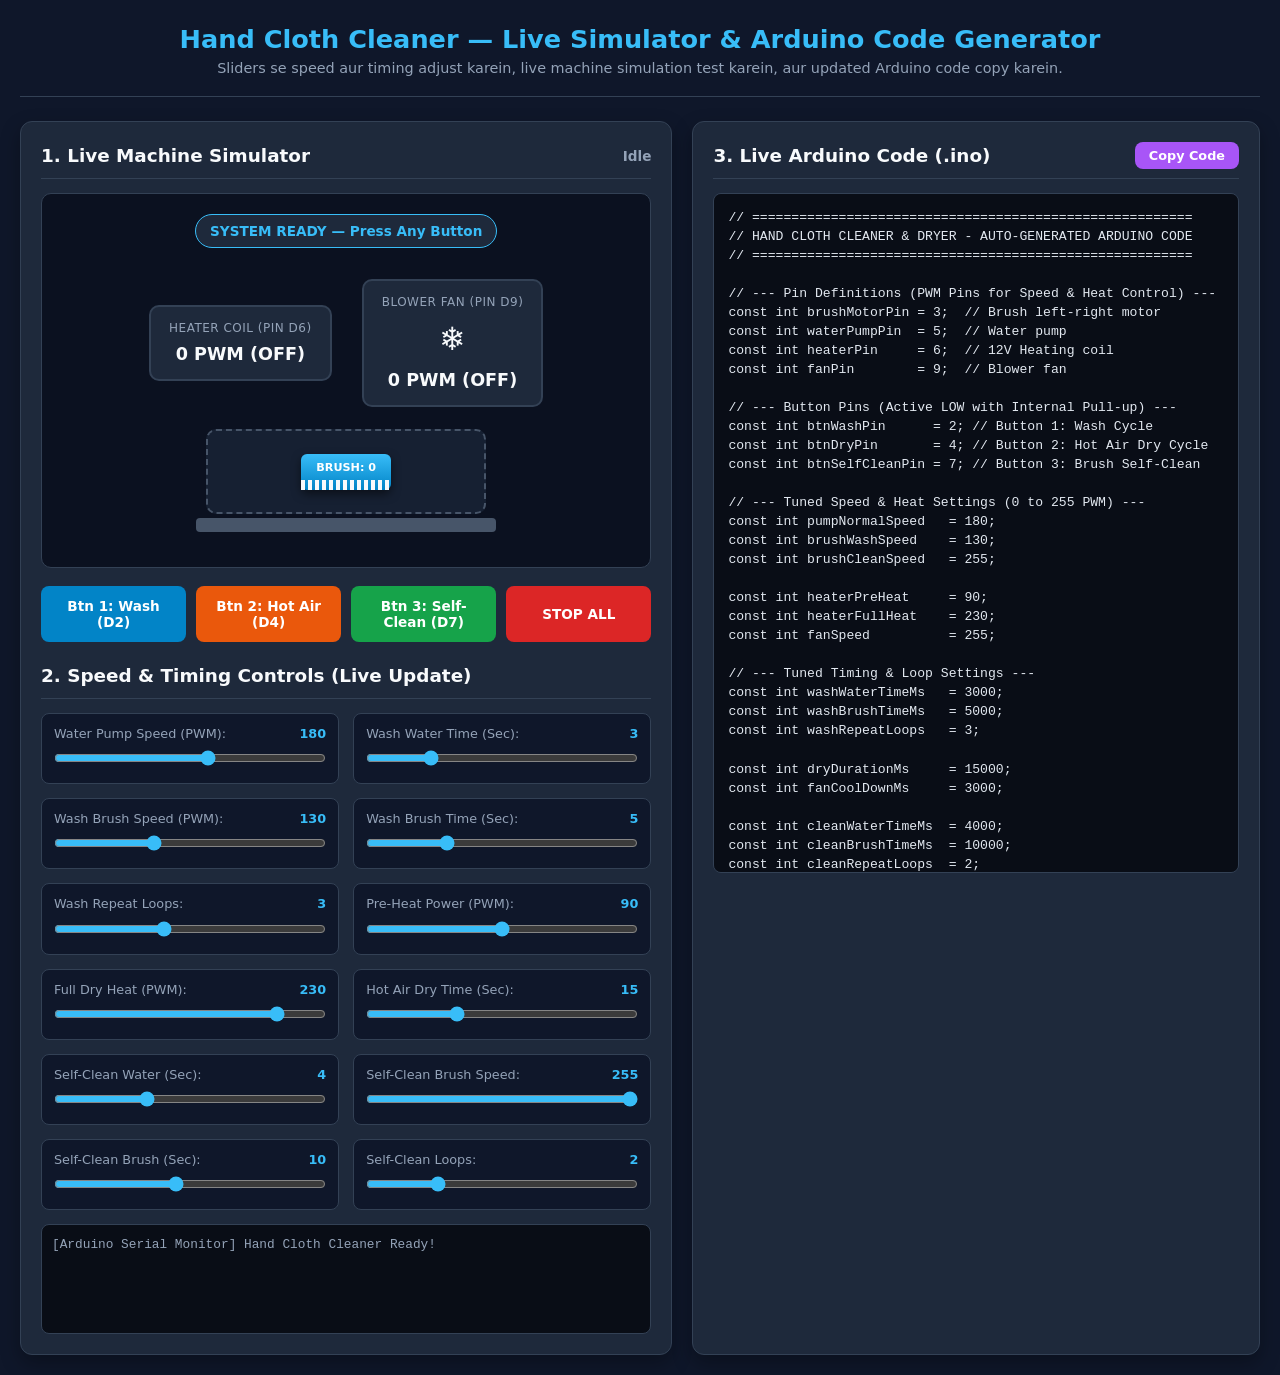
==== cloth.html @ eba07352 "Add Hand Cloth Cleaner live simulator and code generator" ====
<!DOCTYPE html>
<html lang="en">
<head>
  <meta charset="UTF-8" />
  <meta name="viewport" content="width=device-width, initial-scale=1.0" />
  <title>Hand Cloth Cleaner - Live Simulator & Arduino Code Generator</title>
  <style>
    :root {
      --bg: #0f172a;
      --panel: #1e293b;
      --border: #334155;
      --text: #f8fafc;
      --muted: #94a3b8;
      --blue: #38bdf8;
      --green: #22c55e;
      --orange: #f97316;
      --red: #ef4444;
      --purple: #a855f7;
    }

    * {
      box-sizing: border-box;
      margin: 0;
      padding: 0;
      font-family: 'Segoe UI', system-ui, sans-serif;
    }

    body {
      background-color: var(--bg);
      color: var(--text);
      padding: 20px;
      line-height: 1.5;
    }

    header {
      text-align: center;
      margin-bottom: 24px;
      padding-bottom: 16px;
      border-bottom: 1px solid var(--border);
    }

    header h1 {
      font-size: 1.6rem;
      color: var(--blue);
    }

    header p {
      color: var(--muted);
      font-size: 0.9rem;
    }

    .grid-container {
      display: grid;
      grid-template-columns: 1.1fr 0.9fr;
      gap: 20px;
      max-width: 1400px;
      margin: 0 auto;
    }

    @media (max-width: 950px) {
      .grid-container {
        grid-template-columns: 1fr;
      }
    }

    .card {
      background: var(--panel);
      border: 1px solid var(--border);
      border-radius: 12px;
      padding: 20px;
      box-shadow: 0 8px 20px rgba(0, 0, 0, 0.3);
    }

    .card h2 {
      font-size: 1.15rem;
      margin-bottom: 14px;
      display: flex;
      align-items: center;
      justify-content: space-between;
      border-bottom: 1px solid var(--border);
      padding-bottom: 8px;
    }

    /* Visual Simulator Box */
    .simulator-stage {
      background: #0b1120;
      border: 1px solid var(--border);
      border-radius: 10px;
      padding: 20px;
      text-align: center;
      margin-bottom: 18px;
      position: relative;
      overflow: hidden;
    }

    .status-banner {
      display: inline-block;
      padding: 6px 14px;
      border-radius: 20px;
      font-size: 0.85rem;
      font-weight: 600;
      background: #1e293b;
      color: var(--blue);
      margin-bottom: 16px;
      border: 1px solid var(--blue);
    }

    .machine-visual {
      display: flex;
      flex-direction: column;
      align-items: center;
      justify-content: center;
      gap: 14px;
      padding: 15px;
    }

    /* Heater & Fan Visual */
    .air-heater-row {
      display: flex;
      gap: 30px;
      align-items: center;
      justify-content: center;
    }

    .component-box {
      background: #1e293b;
      border: 2px solid var(--border);
      border-radius: 10px;
      padding: 12px 18px;
      min-width: 140px;
      transition: all 0.2s ease;
    }

    .component-label {
      font-size: 0.75rem;
      text-transform: uppercase;
      color: var(--muted);
      letter-spacing: 0.5px;
    }

    .component-val {
      font-size: 1.1rem;
      font-weight: bold;
      margin-top: 4px;
    }

    /* Fan Blade Animation */
    .fan-icon {
      display: inline-block;
      font-size: 2rem;
      margin-top: 4px;
    }

    /* Brush & Water Animation Area */
    .brush-track {
      width: 280px;
      height: 85px;
      background: #162032;
      border: 2px dashed #475569;
      border-radius: 10px;
      position: relative;
      display: flex;
      align-items: center;
      justify-content: center;
      margin-top: 8px;
    }

    .water-droplets {
      position: absolute;
      top: 4px;
      font-size: 1.1rem;
      letter-spacing: 6px;
      opacity: 0;
      transition: opacity 0.2s;
      color: var(--blue);
    }

    .brush-head {
      width: 90px;
      height: 36px;
      background: linear-gradient(180deg, #38bdf8, #0284c7);
      border-radius: 6px;
      display: flex;
      flex-direction: column;
      align-items: center;
      justify-content: flex-end;
      position: relative;
      box-shadow: 0 4px 10px rgba(0, 0, 0, 0.5);
    }

    .brush-head span {
      font-size: 0.7rem;
      font-weight: bold;
      color: #fff;
      margin-bottom: 3px;
    }

    .bristles {
      width: 100%;
      height: 10px;
      background: repeating-linear-gradient(
        90deg,
        #f8fafc,
        #f8fafc 4px,
        transparent 4px,
        transparent 7px
      );
    }

    .cloth-surface {
      width: 300px;
      height: 14px;
      background: #475569;
      border-radius: 4px;
      margin-top: -10px;
    }

    /* Hardware Buttons */
    .btn-controls {
      display: grid;
      grid-template-columns: repeat(4, 1fr);
      gap: 10px;
      margin-bottom: 20px;
    }

    button {
      padding: 12px 10px;
      border: none;
      border-radius: 8px;
      font-weight: 600;
      font-size: 0.85rem;
      cursor: pointer;
      color: white;
      transition: transform 0.1s, opacity 0.2s;
    }

    button:active {
      transform: scale(0.96);
    }

    button:disabled {
      opacity: 0.45;
      cursor: not-allowed;
    }

    .btn-wash { background: #0284c7; }
    .btn-dry { background: #ea580c; }
    .btn-clean { background: #16a34a; }
    .btn-stop { background: #dc2626; }

    /* Sliders Grid */
    .sliders-grid {
      display: grid;
      grid-template-columns: 1fr 1fr;
      gap: 14px;
    }

    .control-group {
      background: #0f172a;
      padding: 10px 12px;
      border-radius: 8px;
      border: 1px solid var(--border);
    }

    .control-group label {
      display: flex;
      justify-content: space-between;
      font-size: 0.8rem;
      color: var(--muted);
      margin-bottom: 6px;
    }

    .control-group label strong {
      color: var(--blue);
    }

    input[type="range"] {
      width: 100%;
      accent-color: var(--blue);
      cursor: pointer;
    }

    /* Live Arduino Code Output */
    .code-header-actions {
      display: flex;
      gap: 8px;
    }

    .btn-copy {
      background: var(--purple);
      padding: 6px 14px;
      font-size: 0.8rem;
    }

    pre {
      background: #090d16;
      border: 1px solid var(--border);
      border-radius: 8px;
      padding: 14px;
      overflow-x: auto;
      max-height: 680px;
      font-family: 'Consolas', 'Courier New', monospace;
      font-size: 0.82rem;
      color: #e2e8f0;
      line-height: 1.45;
    }

    .log-box {
      margin-top: 14px;
      background: #090d16;
      border: 1px solid var(--border);
      border-radius: 8px;
      padding: 10px;
      height: 110px;
      overflow-y: auto;
      font-family: monospace;
      font-size: 0.8rem;
      color: #94a3b8;
    }
  </style>
</head>
<body>

  <header>
    <h1>Hand Cloth Cleaner — Live Simulator & Arduino Code Generator</h1>
    <p>Sliders se speed aur timing adjust karein, live machine simulation test karein, aur updated Arduino code copy karein.</p>
  </header>

  <div class="grid-container">
    <!-- LEFT PANEL: SIMULATOR & TUNING -->
    <div class="card">
      <h2>
        <span>1. Live Machine Simulator</span>
        <span id="cycleCounter" style="font-size: 0.85rem; color: var(--muted);">Idle</span>
      </h2>

      <!-- Visual Representation -->
      <div class="simulator-stage">
        <div class="status-banner" id="statusText">SYSTEM READY — Press Any Button</div>

        <div class="machine-visual">
          <!-- Heater & Fan -->
          <div class="air-heater-row">
            <div class="component-box" id="heaterBox">
              <div class="component-label">Heater Coil (Pin D6)</div>
              <div class="component-val" id="heaterVal">0 PWM (OFF)</div>
            </div>

            <div class="component-box" id="fanBox">
              <div class="component-label">Blower Fan (Pin D9)</div>
              <div class="fan-icon" id="fanIcon">❄️</div>
              <div class="component-val" id="fanVal">0 PWM (OFF)</div>
            </div>
          </div>

          <!-- Water & Brush -->
          <div class="brush-track">
            <div class="water-droplets" id="waterDrop">💧 💧 💧 💧 💧</div>
            <div class="brush-head" id="brushHead">
              <span id="brushSpeedLabel">BRUSH: 0</span>
              <div class="bristles"></div>
            </div>
          </div>
          <div class="cloth-surface"></div>
        </div>
      </div>

      <!-- 3 Physical Buttons + Emergency Stop -->
      <div class="btn-controls">
        <button class="btn-wash" id="btn1" onclick="startWashCycle()">Btn 1: Wash (D2)</button>
        <button class="btn-dry" id="btn2" onclick="startDryCycle()">Btn 2: Hot Air (D4)</button>
        <button class="btn-clean" id="btn3" onclick="startSelfCleanCycle()">Btn 3: Self-Clean (D7)</button>
        <button class="btn-stop" onclick="emergencyStop()">STOP ALL</button>
      </div>

      <!-- Live Parameter Sliders -->
      <h2><span>2. Speed & Timing Controls (Live Update)</span></h2>
      <div class="sliders-grid">
        <!-- Wash Settings -->
        <div class="control-group">
          <label>Water Pump Speed (PWM): <strong id="val_pumpSpeed">180</strong></label>
          <input type="range" id="pumpSpeed" min="80" max="255" value="180" oninput="updateConfig()" />
        </div>

        <div class="control-group">
          <label>Wash Water Time (Sec): <strong id="val_washWaterSec">3</strong></label>
          <input type="range" id="washWaterSec" min="1" max="10" value="3" oninput="updateConfig()" />
        </div>

        <div class="control-group">
          <label>Wash Brush Speed (PWM): <strong id="val_brushWashSpeed">130</strong></label>
          <input type="range" id="brushWashSpeed" min="60" max="255" value="130" oninput="updateConfig()" />
        </div>

        <div class="control-group">
          <label>Wash Brush Time (Sec): <strong id="val_washBrushSec">5</strong></label>
          <input type="range" id="washBrushSec" min="1" max="15" value="5" oninput="updateConfig()" />
        </div>

        <div class="control-group">
          <label>Wash Repeat Loops: <strong id="val_washLoops">3</strong></label>
          <input type="range" id="washLoops" min="1" max="6" value="3" oninput="updateConfig()" />
        </div>

        <!-- Heater & Dry Settings -->
        <div class="control-group">
          <label>Pre-Heat Power (PWM): <strong id="val_heaterPreHeat">90</strong></label>
          <input type="range" id="heaterPreHeat" min="0" max="180" value="90" oninput="updateConfig()" />
        </div>

        <div class="control-group">
          <label>Full Dry Heat (PWM): <strong id="val_heaterFullHeat">230</strong></label>
          <input type="range" id="heaterFullHeat" min="100" max="255" value="230" oninput="updateConfig()" />
        </div>

        <div class="control-group">
          <label>Hot Air Dry Time (Sec): <strong id="val_dryTimeSec">15</strong></label>
          <input type="range" id="dryTimeSec" min="3" max="40" value="15" oninput="updateConfig()" />
        </div>

        <!-- Self-Clean Settings -->
        <div class="control-group">
          <label>Self-Clean Water (Sec): <strong id="val_cleanWaterSec">4</strong></label>
          <input type="range" id="cleanWaterSec" min="1" max="10" value="4" oninput="updateConfig()" />
        </div>

        <div class="control-group">
          <label>Self-Clean Brush Speed: <strong id="val_brushCleanSpeed">255</strong></label>
          <input type="range" id="brushCleanSpeed" min="150" max="255" value="255" oninput="updateConfig()" />
        </div>

        <div class="control-group">
          <label>Self-Clean Brush (Sec): <strong id="val_cleanBrushSec">10</strong></label>
          <input type="range" id="cleanBrushSec" min="2" max="20" value="10" oninput="updateConfig()" />
        </div>

        <div class="control-group">
          <label>Self-Clean Loops: <strong id="val_cleanLoops">2</strong></label>
          <input type="range" id="cleanLoops" min="1" max="5" value="2" oninput="updateConfig()" />
        </div>
      </div>

      <!-- Serial Monitor Simulation -->
      <div class="log-box" id="serialLog">
        [Arduino Serial Monitor] Hand Cloth Cleaner Ready!
      </div>
    </div>

    <!-- RIGHT PANEL: LIVE GENERATED ARDUINO CODE -->
    <div class="card">
      <h2>
        <span>3. Live Arduino Code (.ino)</span>
        <div class="code-header-actions">
          <button class="btn-copy" id="copyBtn" onclick="copyArduinoCode()">Copy Code</button>
        </div>
      </h2>
      <pre id="arduinoCodeOutput"></pre>
    </div>
  </div>

  <script>
    // State Variables
    let isRunning = false;
    let abortSignal = false;
    let brushAnimInterval = null;
    let fanAnimInterval = null;
    let brushDir = 1;
    let brushPos = 0;
    let fanAngle = 0;

    // Configuration Object (Synced with Sliders)
    const cfg = {
      pumpSpeed: 180,
      washWaterSec: 3,
      brushWashSpeed: 130,
      washBrushSec: 5,
      washLoops: 3,
      heaterPreHeat: 90,
      heaterFullHeat: 230,
      dryTimeSec: 15,
      cleanWaterSec: 4,
      brushCleanSpeed: 255,
      cleanBrushSec: 10,
      cleanLoops: 2
    };

    // Log helper (Simulates Serial.println)
    function logSerial(msg) {
      const box = document.getElementById('serialLog');
      const time = new Date().toLocaleTimeString();
      box.innerHTML += `<div>[${time}] ${msg}</div>`;
      box.scrollTop = box.scrollHeight;
    }

    // Update hardware visuals
    function setHardwareState({ pump = 0, brush = 0, heater = 0, fan = 0 }) {
      // Water Pump Visual
      const waterEl = document.getElementById('waterDrop');
      waterEl.style.opacity = pump > 0 ? '1' : '0';

      // Heater Visual
      const heaterBox = document.getElementById('heaterBox');
      const heaterVal = document.getElementById('heaterVal');
      if (heater > 0 && heater < 150) {
        heaterBox.style.borderColor = '#f59e0b';
        heaterBox.style.boxShadow = '0 0 12px rgba(245, 158, 11, 0.4)';
        heaterVal.innerText = `${heater} PWM (PRE-HEAT)`;
        heaterVal.style.color = '#fbbf24';
      } else if (heater >= 150) {
        heaterBox.style.borderColor = '#ef4444';
        heaterBox.style.boxShadow = '0 0 18px rgba(239, 68, 68, 0.7)';
        heaterVal.innerText = `${heater} PWM (FULL HOT)`;
        heaterVal.style.color = '#f87171';
      } else {
        heaterBox.style.borderColor = '#334155';
        heaterBox.style.boxShadow = 'none';
        heaterVal.innerText = '0 PWM (OFF)';
        heaterVal.style.color = '#f8fafc';
      }

      // Fan Visual
      const fanBox = document.getElementById('fanBox');
      const fanVal = document.getElementById('fanVal');
      const fanIcon = document.getElementById('fanIcon');
      clearInterval(fanAnimInterval);
      if (fan > 0) {
        fanBox.style.borderColor = '#38bdf8';
        fanVal.innerText = `${fan} PWM (ON)`;
        fanIcon.innerText = '🌀';
        fanAnimInterval = setInterval(() => {
          fanAngle = (fanAngle + 30) % 360;
          fanIcon.style.transform = `rotate(${fanAngle}deg)`;
        }, 40);
      } else {
        fanBox.style.borderColor = '#334155';
        fanVal.innerText = '0 PWM (OFF)';
        fanIcon.innerText = '❄️';
        fanIcon.style.transform = 'rotate(0deg)';
      }

      // Brush Left-Right Reciprocating Visual
      const brushHead = document.getElementById('brushHead');
      const brushLabel = document.getElementById('brushSpeedLabel');
      clearInterval(brushAnimInterval);
      brushLabel.innerText = `BRUSH: ${brush}`;
      if (brush > 0) {
        brushHead.style.background = brush > 200
          ? 'linear-gradient(180deg, #22c55e, #15803d)'
          : 'linear-gradient(180deg, #38bdf8, #0284c7)';
        // Speed determines interval delay
        const stepSpeed = Math.max(12, Math.floor(3500 / brush));
        brushAnimInterval = setInterval(() => {
          brushPos += brushDir * 12;
          if (brushPos > 65 || brushPos < -65) brushDir *= -1;
          brushHead.style.transform = `translateX(${brushPos}px)`;
        }, stepSpeed);
      } else {
        brushPos = 0;
        brushHead.style.transform = 'translateX(0px)';
      }
    }

    // Interruptible sleep function
    function sleep(ms) {
      return new Promise((resolve) => {
        const start = Date.now();
        const check = setInterval(() => {
          if (abortSignal || Date.now() - start >= ms) {
            clearInterval(check);
            resolve();
          }
        }, 50);
      });
    }

    function toggleButtons(disabled) {
      document.getElementById('btn1').disabled = disabled;
      document.getElementById('btn2').disabled = disabled;
      document.getElementById('btn3').disabled = disabled;
    }

    // 1. WASH CYCLE SIMULATION
    async function startWashCycle() {
      if (isRunning) return;
      isRunning = true;
      abortSignal = false;
      toggleButtons(true);

      logSerial('Starting Wash Cycle + Pre-heating...');
      document.getElementById('statusText').innerText = 'MODE 1: WASHING + PRE-HEATING';

      for (let i = 1; i <= cfg.washLoops; i++) {
        if (abortSignal) break;
        document.getElementById('cycleCounter').innerText = `Wash Loop ${i} / ${cfg.washLoops}`;
        logSerial(`Wash Loop: ${i} -> Spraying Water (${cfg.washWaterSec}s)`);

        // Water ON + Pre-heat ON
        setHardwareState({ pump: cfg.pumpSpeed, brush: 0, heater: cfg.heaterPreHeat, fan: 0 });
        await sleep(cfg.washWaterSec * 1000);
        if (abortSignal) break;

        // Brush ON + Pre-heat ON
        logSerial(`Wash Loop: ${i} -> Scrubbing Brush (${cfg.washBrushSec}s)`);
        setHardwareState({ pump: 0, brush: cfg.brushWashSpeed, heater: cfg.heaterPreHeat, fan: 0 });
        await sleep(cfg.washBrushSec * 1000);
      }

      if (!abortSignal) {
        // Keep pre-heat active after wash finishes
        setHardwareState({ pump: 0, brush: 0, heater: cfg.heaterPreHeat, fan: 0 });
        document.getElementById('statusText').innerText = 'WASH COMPLETE (Heater Pre-Heated Ready)';
        document.getElementById('cycleCounter').innerText = 'Ready for Dry';
        logSerial('Wash Cycle Complete! Heater is pre-heated and ready.');
      }

      isRunning = false;
      toggleButtons(false);
    }

    // 2. HOT AIR DRY CYCLE SIMULATION
    async function startDryCycle() {
      if (isRunning) return;
      isRunning = true;
      abortSignal = false;
      toggleButtons(true);

      logSerial(`Starting Hot Air Dry Cycle (${cfg.dryTimeSec}s)...`);
      document.getElementById('statusText').innerText = 'MODE 2: HOT AIR DRYING';
      document.getElementById('cycleCounter').innerText = `Drying (${cfg.dryTimeSec}s)`;

      setHardwareState({ pump: 0, brush: 0, heater: cfg.heaterFullHeat, fan: 255 });
      await sleep(cfg.dryTimeSec * 1000);

      if (!abortSignal) {
        logSerial('Cooling heater coil (3s safety fan)...');
        document.getElementById('statusText').innerText = 'SAFETY COOL-DOWN (3s Fan Only)';
        setHardwareState({ pump: 0, brush: 0, heater: 0, fan: 255 });
        await sleep(3000);
      }

      if (!abortSignal) {
        setHardwareState({ pump: 0, brush: 0, heater: 0, fan: 0 });
        document.getElementById('statusText').innerText = 'DRYING COMPLETE — SYSTEM READY';
        document.getElementById('cycleCounter').innerText = 'Idle';
        logSerial('Drying Complete!');
      }

      isRunning = false;
      toggleButtons(false);
    }

    // 3. SELF-CLEAN CYCLE SIMULATION
    async function startSelfCleanCycle() {
      if (isRunning) return;
      isRunning = true;
      abortSignal = false;
      toggleButtons(true);

      logSerial('Starting Brush Self-Clean Cycle...');
      document.getElementById('statusText').innerText = 'MODE 3: BRUSH SELF-CLEANING';

      for (let i = 1; i <= cfg.cleanLoops; i++) {
        if (abortSignal) break;
        document.getElementById('cycleCounter').innerText = `Clean Loop ${i} / ${cfg.cleanLoops}`;
        logSerial(`Self-Clean Loop: ${i} -> Water Jet (${cfg.cleanWaterSec}s)`);

        setHardwareState({ pump: cfg.pumpSpeed, brush: 0, heater: 0, fan: 0 });
        await sleep(cfg.cleanWaterSec * 1000);
        if (abortSignal) break;

        logSerial(`Self-Clean Loop: ${i} -> High-Speed Brush (${cfg.cleanBrushSec}s)`);
        setHardwareState({ pump: 0, brush: cfg.brushCleanSpeed, heater: 0, fan: 0 });
        await sleep(cfg.cleanBrushSec * 1000);
      }

      if (!abortSignal) {
        setHardwareState({ pump: 0, brush: 0, heater: 0, fan: 0 });
        document.getElementById('statusText').innerText = 'SELF-CLEAN COMPLETE — SYSTEM READY';
        document.getElementById('cycleCounter').innerText = 'Idle';
        logSerial('Brush Self-Clean Complete!');
      }

      isRunning = false;
      toggleButtons(false);
    }

    // EMERGENCY STOP
    function emergencyStop() {
      abortSignal = true;
      isRunning = false;
      setHardwareState({ pump: 0, brush: 0, heater: 0, fan: 0 });
      document.getElementById('statusText').innerText = 'STOPPED — ALL OUTPUTS OFF';
      document.getElementById('cycleCounter').innerText = 'Stopped';
      toggleButtons(false);
      logSerial('EMERGENCY STOP: All motors and heater turned OFF.');
    }

    // Update Config from Sliders and Regenerate Arduino Code
    function updateConfig() {
      for (const key in cfg) {
        const el = document.getElementById(key);
        if (el) {
          cfg[key] = parseInt(el.value, 10);
          document.getElementById('val_' + key).innerText = cfg[key];
        }
      }
      generateArduinoCode();
    }

    // Live Arduino Code Generator
    function generateArduinoCode() {
      const code = `// ========================================================
// HAND CLOTH CLEANER & DRYER - AUTO-GENERATED ARDUINO CODE
// ========================================================

// --- Pin Definitions (PWM Pins for Speed & Heat Control) ---
const int brushMotorPin = 3;  // Brush left-right motor
const int waterPumpPin  = 5;  // Water pump
const int heaterPin     = 6;  // 12V Heating coil
const int fanPin        = 9;  // Blower fan

// --- Button Pins (Active LOW with Internal Pull-up) ---
const int btnWashPin      = 2; // Button 1: Wash Cycle
const int btnDryPin       = 4; // Button 2: Hot Air Dry Cycle
const int btnSelfCleanPin = 7; // Button 3: Brush Self-Clean

// --- Tuned Speed & Heat Settings (0 to 255 PWM) ---
const int pumpNormalSpeed   = ${cfg.pumpSpeed};
const int brushWashSpeed    = ${cfg.brushWashSpeed};
const int brushCleanSpeed   = ${cfg.brushCleanSpeed};

const int heaterPreHeat     = ${cfg.heaterPreHeat};
const int heaterFullHeat    = ${cfg.heaterFullHeat};
const int fanSpeed          = 255;

// --- Tuned Timing & Loop Settings ---
const int washWaterTimeMs   = ${cfg.washWaterSec * 1000};
const int washBrushTimeMs   = ${cfg.washBrushSec * 1000};
const int washRepeatLoops   = ${cfg.washLoops};

const int dryDurationMs     = ${cfg.dryTimeSec * 1000};
const int fanCoolDownMs     = 3000;

const int cleanWaterTimeMs  = ${cfg.cleanWaterSec * 1000};
const int cleanBrushTimeMs  = ${cfg.cleanBrushSec * 1000};
const int cleanRepeatLoops  = ${cfg.cleanLoops};

void setup() {
  pinMode(brushMotorPin, OUTPUT);
  pinMode(waterPumpPin, OUTPUT);
  pinMode(heaterPin, OUTPUT);
  pinMode(fanPin, OUTPUT);

  pinMode(btnWashPin, INPUT_PULLUP);
  pinMode(btnDryPin, INPUT_PULLUP);
  pinMode(btnSelfCleanPin, INPUT_PULLUP);

  stopAll();
  Serial.begin(9600);
  Serial.println("Hand Cloth Cleaner Ready!");
}

void loop() {
  if (digitalRead(btnWashPin) == LOW) {
    delay(200);
    runWashCycle();
  }
  else if (digitalRead(btnDryPin) == LOW) {
    delay(200);
    runDryCycle();
  }
  else if (digitalRead(btnSelfCleanPin) == LOW) {
    delay(200);
    runSelfCleanCycle();
  }
}

// 1. WASH CYCLE (Button 1)
void runWashCycle() {
  Serial.println("Starting Wash Cycle + Pre-heating...");
  analogWrite(heaterPin, heaterPreHeat);

  for (int i = 1; i <= washRepeatLoops; i++) {
    Serial.print("Wash Loop: ");
    Serial.println(i);

    analogWrite(waterPumpPin, pumpNormalSpeed);
    delay(washWaterTimeMs);
    analogWrite(waterPumpPin, 0);

    analogWrite(brushMotorPin, brushWashSpeed);
    delay(washBrushTimeMs);
    analogWrite(brushMotorPin, 0);
  }

  Serial.println("Wash Cycle Complete! Heater is pre-heated.");
}

// 2. HOT AIR DRY CYCLE (Button 2)
void runDryCycle() {
  Serial.println("Starting Hot Air Dry Cycle...");
  analogWrite(heaterPin, heaterFullHeat);
  analogWrite(fanPin, fanSpeed);

  delay(dryDurationMs);

  // Safety Cool-down
  analogWrite(heaterPin, 0);
  Serial.println("Cooling heater coil...");
  delay(fanCoolDownMs);

  stopAll();
  Serial.println("Drying Complete!");
}

// 3. SELF-CLEAN CYCLE (Button 3)
void runSelfCleanCycle() {
  Serial.println("Starting Brush Self-Clean Cycle...");
  analogWrite(heaterPin, 0);
  analogWrite(fanPin, 0);

  for (int i = 1; i <= cleanRepeatLoops; i++) {
    Serial.print("Self-Clean Loop: ");
    Serial.println(i);

    analogWrite(waterPumpPin, pumpNormalSpeed);
    delay(cleanWaterTimeMs);
    analogWrite(waterPumpPin, 0);

    analogWrite(brushMotorPin, brushCleanSpeed);
    delay(cleanBrushTimeMs);
    analogWrite(brushMotorPin, 0);
  }

  stopAll();
  Serial.println("Brush Self-Clean Complete!");
}

void stopAll() {
  analogWrite(brushMotorPin, 0);
  analogWrite(waterPumpPin, 0);
  analogWrite(heaterPin, 0);
  analogWrite(fanPin, 0);
}`;

      document.getElementById('arduinoCodeOutput').textContent = code;
    }

    // Copy Code Button
    function copyArduinoCode() {
      const code = document.getElementById('arduinoCodeOutput').textContent;
      navigator.clipboard.writeText(code).then(() => {
        const btn = document.getElementById('copyBtn');
        btn.innerText = 'Copied! ✓';
        btn.style.background = '#16a34a';
        setTimeout(() => {
          btn.innerText = 'Copy Code';
          btn.style.background = '#a855f7';
        }, 2000);
      });
    }

    // Initialize on load
    generateArduinoCode();
  </script>
</body>
</html>
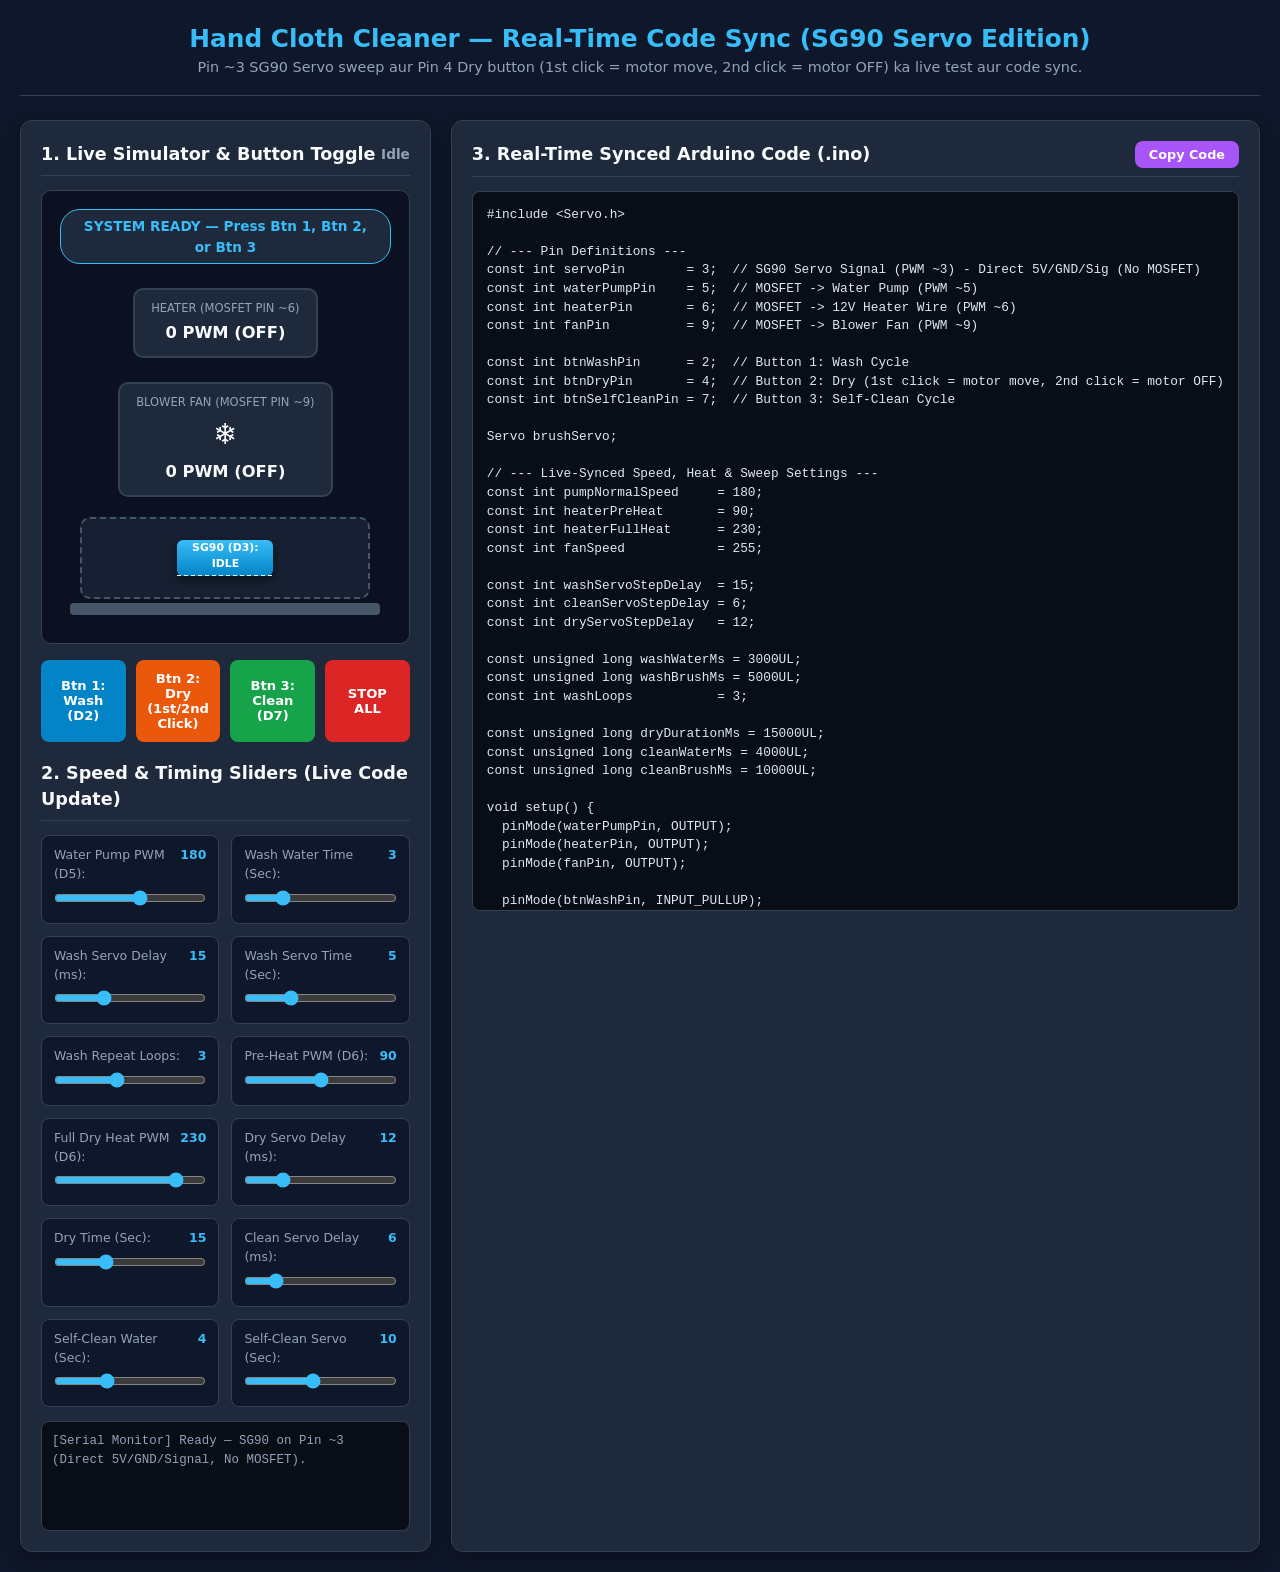
==== commit 3ebd3563: "Update cloth.html for real-time code sync features" ====
--- a/cloth.html
+++ b/cloth.html
@@ -3,7 +3,7 @@
 <head>
   <meta charset="UTF-8" />
   <meta name="viewport" content="width=device-width, initial-scale=1.0" />
-  <title>Hand Cloth Cleaner - Live Simulator & Arduino Code Generator</title>
+  <title>Hand Cloth Cleaner - Real-Time Code Sync & SG90 Simulator</title>
   <style>
     :root {
       --bg: #0f172a;
@@ -40,7 +40,7 @@
     }
 
     header h1 {
-      font-size: 1.6rem;
+      font-size: 1.55rem;
       color: var(--blue);
     }
 
@@ -51,13 +51,13 @@
 
     .grid-container {
       display: grid;
-      grid-template-columns: 1.1fr 0.9fr;
+      grid-template-columns: 1.05fr 0.95fr;
       gap: 20px;
-      max-width: 1400px;
+      max-width: 1440px;
       margin: 0 auto;
     }
 
-    @media (max-width: 950px) {
+    @media (max-width: 980px) {
       .grid-container {
         grid-template-columns: 1fr;
       }
@@ -72,7 +72,7 @@
     }
 
     .card h2 {
-      font-size: 1.15rem;
+      font-size: 1.1rem;
       margin-bottom: 14px;
       display: flex;
       align-items: center;
@@ -81,16 +81,13 @@
       padding-bottom: 8px;
     }
 
-    /* Visual Simulator Box */
     .simulator-stage {
       background: #0b1120;
       border: 1px solid var(--border);
       border-radius: 10px;
-      padding: 20px;
+      padding: 18px;
       text-align: center;
-      margin-bottom: 18px;
-      position: relative;
-      overflow: hidden;
+      margin-bottom: 16px;
     }
 
     .status-banner {
@@ -101,7 +98,7 @@
       font-weight: 600;
       background: #1e293b;
       color: var(--blue);
-      margin-bottom: 16px;
+      margin-bottom: 14px;
       border: 1px solid var(--blue);
     }
 
@@ -109,16 +106,14 @@
       display: flex;
       flex-direction: column;
       align-items: center;
-      justify-content: center;
       gap: 14px;
-      padding: 15px;
-    }
-
-    /* Heater & Fan Visual */
+      padding: 10px;
+    }
+
     .air-heater-row {
       display: flex;
-      gap: 30px;
-      align-items: center;
+      gap: 24px;
+      flex-wrap: wrap;
       justify-content: center;
     }
 
@@ -126,35 +121,32 @@
       background: #1e293b;
       border: 2px solid var(--border);
       border-radius: 10px;
-      padding: 12px 18px;
-      min-width: 140px;
+      padding: 10px 16px;
+      min-width: 145px;
       transition: all 0.2s ease;
     }
 
     .component-label {
-      font-size: 0.75rem;
+      font-size: 0.72rem;
       text-transform: uppercase;
       color: var(--muted);
-      letter-spacing: 0.5px;
     }
 
     .component-val {
-      font-size: 1.1rem;
+      font-size: 1.02rem;
       font-weight: bold;
       margin-top: 4px;
     }
 
-    /* Fan Blade Animation */
     .fan-icon {
       display: inline-block;
-      font-size: 2rem;
-      margin-top: 4px;
-    }
-
-    /* Brush & Water Animation Area */
+      font-size: 1.8rem;
+      margin-top: 2px;
+    }
+
     .brush-track {
-      width: 280px;
-      height: 85px;
+      width: 290px;
+      height: 82px;
       background: #162032;
       border: 2px dashed #475569;
       border-radius: 10px;
@@ -162,13 +154,13 @@
       display: flex;
       align-items: center;
       justify-content: center;
-      margin-top: 8px;
+      margin-top: 6px;
     }
 
     .water-droplets {
       position: absolute;
       top: 4px;
-      font-size: 1.1rem;
+      font-size: 1.05rem;
       letter-spacing: 6px;
       opacity: 0;
       transition: opacity 0.2s;
@@ -176,7 +168,7 @@
     }
 
     .brush-head {
-      width: 90px;
+      width: 96px;
       height: 36px;
       background: linear-gradient(180deg, #38bdf8, #0284c7);
       border-radius: 6px;
@@ -184,12 +176,11 @@
       flex-direction: column;
       align-items: center;
       justify-content: flex-end;
-      position: relative;
       box-shadow: 0 4px 10px rgba(0, 0, 0, 0.5);
     }
 
     .brush-head span {
-      font-size: 0.7rem;
+      font-size: 0.68rem;
       font-weight: bold;
       color: #fff;
       margin-bottom: 3px;
@@ -208,27 +199,26 @@
     }
 
     .cloth-surface {
-      width: 300px;
-      height: 14px;
+      width: 310px;
+      height: 12px;
       background: #475569;
       border-radius: 4px;
       margin-top: -10px;
     }
 
-    /* Hardware Buttons */
     .btn-controls {
       display: grid;
       grid-template-columns: repeat(4, 1fr);
       gap: 10px;
-      margin-bottom: 20px;
+      margin-bottom: 18px;
     }
 
     button {
-      padding: 12px 10px;
+      padding: 11px 8px;
       border: none;
       border-radius: 8px;
       font-weight: 600;
-      font-size: 0.85rem;
+      font-size: 0.82rem;
       cursor: pointer;
       color: white;
       transition: transform 0.1s, opacity 0.2s;
@@ -248,11 +238,10 @@
     .btn-clean { background: #16a34a; }
     .btn-stop { background: #dc2626; }
 
-    /* Sliders Grid */
     .sliders-grid {
       display: grid;
       grid-template-columns: 1fr 1fr;
-      gap: 14px;
+      gap: 12px;
     }
 
     .control-group {
@@ -265,9 +254,9 @@
     .control-group label {
       display: flex;
       justify-content: space-between;
-      font-size: 0.8rem;
+      font-size: 0.78rem;
       color: var(--muted);
-      margin-bottom: 6px;
+      margin-bottom: 5px;
     }
 
     .control-group label strong {
@@ -278,12 +267,6 @@
       width: 100%;
       accent-color: var(--blue);
       cursor: pointer;
-    }
-
-    /* Live Arduino Code Output */
-    .code-header-actions {
-      display: flex;
-      gap: 8px;
     }
 
     .btn-copy {
@@ -298,9 +281,9 @@
       border-radius: 8px;
       padding: 14px;
       overflow-x: auto;
-      max-height: 680px;
+      max-height: 720px;
       font-family: 'Consolas', 'Courier New', monospace;
-      font-size: 0.82rem;
+      font-size: 0.8rem;
       color: #e2e8f0;
       line-height: 1.45;
     }
@@ -314,7 +297,7 @@
       height: 110px;
       overflow-y: auto;
       font-family: monospace;
-      font-size: 0.8rem;
+      font-size: 0.78rem;
       color: #94a3b8;
     }
   </style>
@@ -322,42 +305,39 @@
 <body>
 
   <header>
-    <h1>Hand Cloth Cleaner — Live Simulator & Arduino Code Generator</h1>
-    <p>Sliders se speed aur timing adjust karein, live machine simulation test karein, aur updated Arduino code copy karein.</p>
+    <h1>Hand Cloth Cleaner — Real-Time Code Sync (SG90 Servo Edition)</h1>
+    <p>Pin ~3 SG90 Servo sweep aur Pin 4 Dry button (1st click = motor move, 2nd click = motor OFF) ka live test aur code sync.</p>
   </header>
 
   <div class="grid-container">
-    <!-- LEFT PANEL: SIMULATOR & TUNING -->
+    <!-- LEFT: LIVE SIMULATOR & CONTROLS -->
     <div class="card">
       <h2>
-        <span>1. Live Machine Simulator</span>
+        <span>1. Live Simulator & Button Toggle</span>
         <span id="cycleCounter" style="font-size: 0.85rem; color: var(--muted);">Idle</span>
       </h2>
 
-      <!-- Visual Representation -->
       <div class="simulator-stage">
-        <div class="status-banner" id="statusText">SYSTEM READY — Press Any Button</div>
+        <div class="status-banner" id="statusText">SYSTEM READY — Press Btn 1, Btn 2, or Btn 3</div>
 
         <div class="machine-visual">
-          <!-- Heater & Fan -->
           <div class="air-heater-row">
             <div class="component-box" id="heaterBox">
-              <div class="component-label">Heater Coil (Pin D6)</div>
+              <div class="component-label">Heater (MOSFET Pin ~6)</div>
               <div class="component-val" id="heaterVal">0 PWM (OFF)</div>
             </div>
 
             <div class="component-box" id="fanBox">
-              <div class="component-label">Blower Fan (Pin D9)</div>
+              <div class="component-label">Blower Fan (MOSFET Pin ~9)</div>
               <div class="fan-icon" id="fanIcon">❄️</div>
               <div class="component-val" id="fanVal">0 PWM (OFF)</div>
             </div>
           </div>
 
-          <!-- Water & Brush -->
           <div class="brush-track">
             <div class="water-droplets" id="waterDrop">💧 💧 💧 💧 💧</div>
             <div class="brush-head" id="brushHead">
-              <span id="brushSpeedLabel">BRUSH: 0</span>
+              <span id="brushSpeedLabel">SG90 (D3): IDLE</span>
               <div class="bristles"></div>
             </div>
           </div>
@@ -365,20 +345,17 @@
         </div>
       </div>
 
-      <!-- 3 Physical Buttons + Emergency Stop -->
       <div class="btn-controls">
         <button class="btn-wash" id="btn1" onclick="startWashCycle()">Btn 1: Wash (D2)</button>
-        <button class="btn-dry" id="btn2" onclick="startDryCycle()">Btn 2: Hot Air (D4)</button>
-        <button class="btn-clean" id="btn3" onclick="startSelfCleanCycle()">Btn 3: Self-Clean (D7)</button>
+        <button class="btn-dry" id="btn2" onclick="handleDryButtonClick()">Btn 2: Dry (1st/2nd Click)</button>
+        <button class="btn-clean" id="btn3" onclick="startSelfCleanCycle()">Btn 3: Clean (D7)</button>
         <button class="btn-stop" onclick="emergencyStop()">STOP ALL</button>
       </div>
 
-      <!-- Live Parameter Sliders -->
-      <h2><span>2. Speed & Timing Controls (Live Update)</span></h2>
+      <h2><span>2. Speed & Timing Sliders (Live Code Update)</span></h2>
       <div class="sliders-grid">
-        <!-- Wash Settings -->
-        <div class="control-group">
-          <label>Water Pump Speed (PWM): <strong id="val_pumpSpeed">180</strong></label>
+        <div class="control-group">
+          <label>Water Pump PWM (D5): <strong id="val_pumpSpeed">180</strong></label>
           <input type="range" id="pumpSpeed" min="80" max="255" value="180" oninput="updateConfig()" />
         </div>
 
@@ -388,12 +365,12 @@
         </div>
 
         <div class="control-group">
-          <label>Wash Brush Speed (PWM): <strong id="val_brushWashSpeed">130</strong></label>
-          <input type="range" id="brushWashSpeed" min="60" max="255" value="130" oninput="updateConfig()" />
-        </div>
-
-        <div class="control-group">
-          <label>Wash Brush Time (Sec): <strong id="val_washBrushSec">5</strong></label>
+          <label>Wash Servo Delay (ms): <strong id="val_washServoDelay">15</strong></label>
+          <input type="range" id="washServoDelay" min="4" max="40" value="15" oninput="updateConfig()" />
+        </div>
+
+        <div class="control-group">
+          <label>Wash Servo Time (Sec): <strong id="val_washBrushSec">5</strong></label>
           <input type="range" id="washBrushSec" min="1" max="15" value="5" oninput="updateConfig()" />
         </div>
 
@@ -402,65 +379,61 @@
           <input type="range" id="washLoops" min="1" max="6" value="3" oninput="updateConfig()" />
         </div>
 
-        <!-- Heater & Dry Settings -->
-        <div class="control-group">
-          <label>Pre-Heat Power (PWM): <strong id="val_heaterPreHeat">90</strong></label>
+        <div class="control-group">
+          <label>Pre-Heat PWM (D6): <strong id="val_heaterPreHeat">90</strong></label>
           <input type="range" id="heaterPreHeat" min="0" max="180" value="90" oninput="updateConfig()" />
         </div>
 
         <div class="control-group">
-          <label>Full Dry Heat (PWM): <strong id="val_heaterFullHeat">230</strong></label>
+          <label>Full Dry Heat PWM (D6): <strong id="val_heaterFullHeat">230</strong></label>
           <input type="range" id="heaterFullHeat" min="100" max="255" value="230" oninput="updateConfig()" />
         </div>
 
         <div class="control-group">
-          <label>Hot Air Dry Time (Sec): <strong id="val_dryTimeSec">15</strong></label>
+          <label>Dry Servo Delay (ms): <strong id="val_dryServoDelay">12</strong></label>
+          <input type="range" id="dryServoDelay" min="4" max="40" value="12" oninput="updateConfig()" />
+        </div>
+
+        <div class="control-group">
+          <label>Dry Time (Sec): <strong id="val_dryTimeSec">15</strong></label>
           <input type="range" id="dryTimeSec" min="3" max="40" value="15" oninput="updateConfig()" />
         </div>
 
-        <!-- Self-Clean Settings -->
+        <div class="control-group">
+          <label>Clean Servo Delay (ms): <strong id="val_cleanServoDelay">6</strong></label>
+          <input type="range" id="cleanServoDelay" min="2" max="25" value="6" oninput="updateConfig()" />
+        </div>
+
         <div class="control-group">
           <label>Self-Clean Water (Sec): <strong id="val_cleanWaterSec">4</strong></label>
           <input type="range" id="cleanWaterSec" min="1" max="10" value="4" oninput="updateConfig()" />
         </div>
 
         <div class="control-group">
-          <label>Self-Clean Brush Speed: <strong id="val_brushCleanSpeed">255</strong></label>
-          <input type="range" id="brushCleanSpeed" min="150" max="255" value="255" oninput="updateConfig()" />
-        </div>
-
-        <div class="control-group">
-          <label>Self-Clean Brush (Sec): <strong id="val_cleanBrushSec">10</strong></label>
+          <label>Self-Clean Servo (Sec): <strong id="val_cleanBrushSec">10</strong></label>
           <input type="range" id="cleanBrushSec" min="2" max="20" value="10" oninput="updateConfig()" />
         </div>
-
-        <div class="control-group">
-          <label>Self-Clean Loops: <strong id="val_cleanLoops">2</strong></label>
-          <input type="range" id="cleanLoops" min="1" max="5" value="2" oninput="updateConfig()" />
-        </div>
       </div>
 
-      <!-- Serial Monitor Simulation -->
       <div class="log-box" id="serialLog">
-        [Arduino Serial Monitor] Hand Cloth Cleaner Ready!
+        [Serial Monitor] Ready — SG90 on Pin ~3 (Direct 5V/GND/Signal, No MOSFET).
       </div>
     </div>
 
-    <!-- RIGHT PANEL: LIVE GENERATED ARDUINO CODE -->
+    <!-- RIGHT: LIVE GENERATED ARDUINO CODE -->
     <div class="card">
       <h2>
-        <span>3. Live Arduino Code (.ino)</span>
-        <div class="code-header-actions">
-          <button class="btn-copy" id="copyBtn" onclick="copyArduinoCode()">Copy Code</button>
-        </div>
+        <span>3. Real-Time Synced Arduino Code (.ino)</span>
+        <button class="btn-copy" id="copyBtn" onclick="copyArduinoCode()">Copy Code</button>
       </h2>
       <pre id="arduinoCodeOutput"></pre>
     </div>
   </div>
 
   <script>
-    // State Variables
     let isRunning = false;
+    let isDryActive = false;
+    let dryMotorStopRequested = false;
     let abortSignal = false;
     let brushAnimInterval = null;
     let fanAnimInterval = null;
@@ -468,23 +441,21 @@
     let brushPos = 0;
     let fanAngle = 0;
 
-    // Configuration Object (Synced with Sliders)
     const cfg = {
       pumpSpeed: 180,
       washWaterSec: 3,
-      brushWashSpeed: 130,
+      washServoDelay: 15,
       washBrushSec: 5,
       washLoops: 3,
       heaterPreHeat: 90,
       heaterFullHeat: 230,
+      dryServoDelay: 12,
       dryTimeSec: 15,
+      cleanServoDelay: 6,
       cleanWaterSec: 4,
-      brushCleanSpeed: 255,
-      cleanBrushSec: 10,
-      cleanLoops: 2
+      cleanBrushSec: 10
     };
 
-    // Log helper (Simulates Serial.println)
     function logSerial(msg) {
       const box = document.getElementById('serialLog');
       const time = new Date().toLocaleTimeString();
@@ -492,33 +463,25 @@
       box.scrollTop = box.scrollHeight;
     }
 
-    // Update hardware visuals
-    function setHardwareState({ pump = 0, brush = 0, heater = 0, fan = 0 }) {
-      // Water Pump Visual
-      const waterEl = document.getElementById('waterDrop');
-      waterEl.style.opacity = pump > 0 ? '1' : '0';
-
-      // Heater Visual
+    function setHardwareState({ pump = 0, servoActive = false, servoDelay = 15, heater = 0, fan = 0 }) {
+      document.getElementById('waterDrop').style.opacity = pump > 0 ? '1' : '0';
+
       const heaterBox = document.getElementById('heaterBox');
       const heaterVal = document.getElementById('heaterVal');
       if (heater > 0 && heater < 150) {
         heaterBox.style.borderColor = '#f59e0b';
-        heaterBox.style.boxShadow = '0 0 12px rgba(245, 158, 11, 0.4)';
         heaterVal.innerText = `${heater} PWM (PRE-HEAT)`;
         heaterVal.style.color = '#fbbf24';
       } else if (heater >= 150) {
         heaterBox.style.borderColor = '#ef4444';
-        heaterBox.style.boxShadow = '0 0 18px rgba(239, 68, 68, 0.7)';
         heaterVal.innerText = `${heater} PWM (FULL HOT)`;
         heaterVal.style.color = '#f87171';
       } else {
         heaterBox.style.borderColor = '#334155';
-        heaterBox.style.boxShadow = 'none';
         heaterVal.innerText = '0 PWM (OFF)';
         heaterVal.style.color = '#f8fafc';
       }
 
-      // Fan Visual
       const fanBox = document.getElementById('fanBox');
       const fanVal = document.getElementById('fanVal');
       const fanIcon = document.getElementById('fanIcon');
@@ -538,164 +501,176 @@
         fanIcon.style.transform = 'rotate(0deg)';
       }
 
-      // Brush Left-Right Reciprocating Visual
       const brushHead = document.getElementById('brushHead');
       const brushLabel = document.getElementById('brushSpeedLabel');
       clearInterval(brushAnimInterval);
-      brushLabel.innerText = `BRUSH: ${brush}`;
-      if (brush > 0) {
-        brushHead.style.background = brush > 200
+      if (servoActive) {
+        brushLabel.innerText = `SG90: MOVE (${servoDelay}ms)`;
+        brushHead.style.background = servoDelay <= 8
           ? 'linear-gradient(180deg, #22c55e, #15803d)'
           : 'linear-gradient(180deg, #38bdf8, #0284c7)';
-        // Speed determines interval delay
-        const stepSpeed = Math.max(12, Math.floor(3500 / brush));
+        const tickMs = Math.max(12, servoDelay * 3);
         brushAnimInterval = setInterval(() => {
           brushPos += brushDir * 12;
           if (brushPos > 65 || brushPos < -65) brushDir *= -1;
           brushHead.style.transform = `translateX(${brushPos}px)`;
-        }, stepSpeed);
+        }, tickMs);
       } else {
         brushPos = 0;
         brushHead.style.transform = 'translateX(0px)';
-      }
-    }
-
-    // Interruptible sleep function
+        brushLabel.innerText = 'SG90 (D3): OFF/90°';
+        brushHead.style.background = '#475569';
+      }
+    }
+
     function sleep(ms) {
       return new Promise((resolve) => {
         const start = Date.now();
         const check = setInterval(() => {
-          if (abortSignal || Date.now() - start >= ms) {
+          if (abortSignal || dryMotorStopRequested || Date.now() - start >= ms) {
             clearInterval(check);
             resolve();
           }
-        }, 50);
+        }, 40);
       });
     }
 
-    function toggleButtons(disabled) {
+    function setCycleButtonsDisabled(disabled) {
       document.getElementById('btn1').disabled = disabled;
-      document.getElementById('btn2').disabled = disabled;
       document.getElementById('btn3').disabled = disabled;
-    }
-
-    // 1. WASH CYCLE SIMULATION
+      document.getElementById('btn2').disabled = disabled && !isDryActive;
+    }
+
     async function startWashCycle() {
       if (isRunning) return;
       isRunning = true;
       abortSignal = false;
-      toggleButtons(true);
-
-      logSerial('Starting Wash Cycle + Pre-heating...');
-      document.getElementById('statusText').innerText = 'MODE 1: WASHING + PRE-HEATING';
+      setCycleButtonsDisabled(true);
+
+      logSerial('Wash Cycle + Pre-heat started');
+      document.getElementById('statusText').innerText = 'MODE 1: WASH + SG90 SWEEP';
 
       for (let i = 1; i <= cfg.washLoops; i++) {
         if (abortSignal) break;
-        document.getElementById('cycleCounter').innerText = `Wash Loop ${i} / ${cfg.washLoops}`;
-        logSerial(`Wash Loop: ${i} -> Spraying Water (${cfg.washWaterSec}s)`);
-
-        // Water ON + Pre-heat ON
-        setHardwareState({ pump: cfg.pumpSpeed, brush: 0, heater: cfg.heaterPreHeat, fan: 0 });
+        document.getElementById('cycleCounter').innerText = `Wash ${i}/${cfg.washLoops}`;
+        setHardwareState({ pump: cfg.pumpSpeed, servoActive: false, heater: cfg.heaterPreHeat, fan: 0 });
         await sleep(cfg.washWaterSec * 1000);
         if (abortSignal) break;
 
-        // Brush ON + Pre-heat ON
-        logSerial(`Wash Loop: ${i} -> Scrubbing Brush (${cfg.washBrushSec}s)`);
-        setHardwareState({ pump: 0, brush: cfg.brushWashSpeed, heater: cfg.heaterPreHeat, fan: 0 });
+        setHardwareState({ pump: 0, servoActive: true, servoDelay: cfg.washServoDelay, heater: cfg.heaterPreHeat, fan: 0 });
         await sleep(cfg.washBrushSec * 1000);
       }
 
       if (!abortSignal) {
-        // Keep pre-heat active after wash finishes
-        setHardwareState({ pump: 0, brush: 0, heater: cfg.heaterPreHeat, fan: 0 });
-        document.getElementById('statusText').innerText = 'WASH COMPLETE (Heater Pre-Heated Ready)';
-        document.getElementById('cycleCounter').innerText = 'Ready for Dry';
-        logSerial('Wash Cycle Complete! Heater is pre-heated and ready.');
+        setHardwareState({ pump: 0, servoActive: false, heater: cfg.heaterPreHeat, fan: 0 });
+        document.getElementById('statusText').innerText = 'WASH DONE (Pre-Heat Ready)';
+        document.getElementById('cycleCounter').innerText = 'Ready';
+        logSerial('Wash Cycle complete');
       }
 
       isRunning = false;
-      toggleButtons(false);
-    }
-
-    // 2. HOT AIR DRY CYCLE SIMULATION
+      setCycleButtonsDisabled(false);
+    }
+
+    function handleDryButtonClick() {
+      // 2nd click while Dry is running -> Motor OFF & stop dry loop
+      if (isDryActive) {
+        dryMotorStopRequested = true;
+        setHardwareState({ pump: 0, servoActive: false, heater: cfg.heaterFullHeat, fan: 255 });
+        logSerial('Dry Btn 2nd click: Servo Motor OFF');
+        return;
+      }
+
+      if (isRunning) return;
+      startDryCycle();
+    }
+
     async function startDryCycle() {
-      if (isRunning) return;
       isRunning = true;
+      isDryActive = true;
+      dryMotorStopRequested = false;
       abortSignal = false;
-      toggleButtons(true);
-
-      logSerial(`Starting Hot Air Dry Cycle (${cfg.dryTimeSec}s)...`);
-      document.getElementById('statusText').innerText = 'MODE 2: HOT AIR DRYING';
+      setCycleButtonsDisabled(true);
+
+      document.getElementById('btn2').innerText = 'Btn 2: 2nd Click (Motor OFF)';
+      document.getElementById('statusText').innerText = 'MODE 2: DRY ON (1st Click: Servo Moving)';
       document.getElementById('cycleCounter').innerText = `Drying (${cfg.dryTimeSec}s)`;
-
-      setHardwareState({ pump: 0, brush: 0, heater: cfg.heaterFullHeat, fan: 255 });
+      logSerial('Dry Btn 1st click: Heater + Fan + Servo ON');
+
+      setHardwareState({
+        pump: 0,
+        servoActive: true,
+        servoDelay: cfg.dryServoDelay,
+        heater: cfg.heaterFullHeat,
+        fan: 255
+      });
+
       await sleep(cfg.dryTimeSec * 1000);
 
       if (!abortSignal) {
-        logSerial('Cooling heater coil (3s safety fan)...');
         document.getElementById('statusText').innerText = 'SAFETY COOL-DOWN (3s Fan Only)';
-        setHardwareState({ pump: 0, brush: 0, heater: 0, fan: 255 });
+        setHardwareState({ pump: 0, servoActive: false, heater: 0, fan: 255 });
         await sleep(3000);
       }
 
       if (!abortSignal) {
-        setHardwareState({ pump: 0, brush: 0, heater: 0, fan: 0 });
-        document.getElementById('statusText').innerText = 'DRYING COMPLETE — SYSTEM READY';
+        setHardwareState({ pump: 0, servoActive: false, heater: 0, fan: 0 });
+        document.getElementById('statusText').innerText = 'DRY COMPLETE — SYSTEM READY';
         document.getElementById('cycleCounter').innerText = 'Idle';
-        logSerial('Drying Complete!');
-      }
-
+        logSerial('Dry Cycle complete');
+      }
+
+      isDryActive = false;
+      dryMotorStopRequested = false;
       isRunning = false;
-      toggleButtons(false);
-    }
-
-    // 3. SELF-CLEAN CYCLE SIMULATION
+      document.getElementById('btn2').innerText = 'Btn 2: Dry (1st/2nd Click)';
+      setCycleButtonsDisabled(false);
+    }
+
     async function startSelfCleanCycle() {
       if (isRunning) return;
       isRunning = true;
       abortSignal = false;
-      toggleButtons(true);
-
-      logSerial('Starting Brush Self-Clean Cycle...');
-      document.getElementById('statusText').innerText = 'MODE 3: BRUSH SELF-CLEANING';
-
-      for (let i = 1; i <= cfg.cleanLoops; i++) {
+      setCycleButtonsDisabled(true);
+
+      logSerial('Self-Clean Cycle started');
+      document.getElementById('statusText').innerText = 'MODE 3: SELF-CLEAN (FAST SG90)';
+
+      for (let i = 1; i <= 2; i++) {
         if (abortSignal) break;
-        document.getElementById('cycleCounter').innerText = `Clean Loop ${i} / ${cfg.cleanLoops}`;
-        logSerial(`Self-Clean Loop: ${i} -> Water Jet (${cfg.cleanWaterSec}s)`);
-
-        setHardwareState({ pump: cfg.pumpSpeed, brush: 0, heater: 0, fan: 0 });
+        document.getElementById('cycleCounter').innerText = `Clean ${i}/2`;
+        setHardwareState({ pump: cfg.pumpSpeed, servoActive: false, heater: 0, fan: 0 });
         await sleep(cfg.cleanWaterSec * 1000);
         if (abortSignal) break;
 
-        logSerial(`Self-Clean Loop: ${i} -> High-Speed Brush (${cfg.cleanBrushSec}s)`);
-        setHardwareState({ pump: 0, brush: cfg.brushCleanSpeed, heater: 0, fan: 0 });
+        setHardwareState({ pump: 0, servoActive: true, servoDelay: cfg.cleanServoDelay, heater: 0, fan: 0 });
         await sleep(cfg.cleanBrushSec * 1000);
       }
 
       if (!abortSignal) {
-        setHardwareState({ pump: 0, brush: 0, heater: 0, fan: 0 });
-        document.getElementById('statusText').innerText = 'SELF-CLEAN COMPLETE — SYSTEM READY';
+        setHardwareState({ pump: 0, servoActive: false, heater: 0, fan: 0 });
+        document.getElementById('statusText').innerText = 'SELF-CLEAN COMPLETE';
         document.getElementById('cycleCounter').innerText = 'Idle';
-        logSerial('Brush Self-Clean Complete!');
+        logSerial('Self-Clean Cycle complete');
       }
 
       isRunning = false;
-      toggleButtons(false);
-    }
-
-    // EMERGENCY STOP
+      setCycleButtonsDisabled(false);
+    }
+
     function emergencyStop() {
       abortSignal = true;
+      dryMotorStopRequested = true;
+      isDryActive = false;
       isRunning = false;
-      setHardwareState({ pump: 0, brush: 0, heater: 0, fan: 0 });
+      document.getElementById('btn2').innerText = 'Btn 2: Dry (1st/2nd Click)';
+      setHardwareState({ pump: 0, servoActive: false, heater: 0, fan: 0 });
       document.getElementById('statusText').innerText = 'STOPPED — ALL OUTPUTS OFF';
       document.getElementById('cycleCounter').innerText = 'Stopped';
-      toggleButtons(false);
-      logSerial('EMERGENCY STOP: All motors and heater turned OFF.');
-    }
-
-    // Update Config from Sliders and Regenerate Arduino Code
+      setCycleButtonsDisabled(false);
+      logSerial('EMERGENCY STOP');
+    }
+
     function updateConfig() {
       for (const key in cfg) {
         const el = document.getElementById(key);
@@ -707,46 +682,40 @@
       generateArduinoCode();
     }
 
-    // Live Arduino Code Generator
     function generateArduinoCode() {
-      const code = `// ========================================================
-// HAND CLOTH CLEANER & DRYER - AUTO-GENERATED ARDUINO CODE
-// ========================================================
-
-// --- Pin Definitions (PWM Pins for Speed & Heat Control) ---
-const int brushMotorPin = 3;  // Brush left-right motor
-const int waterPumpPin  = 5;  // Water pump
-const int heaterPin     = 6;  // 12V Heating coil
-const int fanPin        = 9;  // Blower fan
-
-// --- Button Pins (Active LOW with Internal Pull-up) ---
-const int btnWashPin      = 2; // Button 1: Wash Cycle
-const int btnDryPin       = 4; // Button 2: Hot Air Dry Cycle
-const int btnSelfCleanPin = 7; // Button 3: Brush Self-Clean
-
-// --- Tuned Speed & Heat Settings (0 to 255 PWM) ---
-const int pumpNormalSpeed   = ${cfg.pumpSpeed};
-const int brushWashSpeed    = ${cfg.brushWashSpeed};
-const int brushCleanSpeed   = ${cfg.brushCleanSpeed};
-
-const int heaterPreHeat     = ${cfg.heaterPreHeat};
-const int heaterFullHeat    = ${cfg.heaterFullHeat};
-const int fanSpeed          = 255;
-
-// --- Tuned Timing & Loop Settings ---
-const int washWaterTimeMs   = ${cfg.washWaterSec * 1000};
-const int washBrushTimeMs   = ${cfg.washBrushSec * 1000};
-const int washRepeatLoops   = ${cfg.washLoops};
-
-const int dryDurationMs     = ${cfg.dryTimeSec * 1000};
-const int fanCoolDownMs     = 3000;
-
-const int cleanWaterTimeMs  = ${cfg.cleanWaterSec * 1000};
-const int cleanBrushTimeMs  = ${cfg.cleanBrushSec * 1000};
-const int cleanRepeatLoops  = ${cfg.cleanLoops};
+      const code = `#include <Servo.h>
+
+// --- Pin Definitions ---
+const int servoPin        = 3;  // SG90 Servo Signal (PWM ~3) - Direct 5V/GND/Sig (No MOSFET)
+const int waterPumpPin    = 5;  // MOSFET -> Water Pump (PWM ~5)
+const int heaterPin       = 6;  // MOSFET -> 12V Heater Wire (PWM ~6)
+const int fanPin          = 9;  // MOSFET -> Blower Fan (PWM ~9)
+
+const int btnWashPin      = 2;  // Button 1: Wash Cycle
+const int btnDryPin       = 4;  // Button 2: Dry (1st click = motor move, 2nd click = motor OFF)
+const int btnSelfCleanPin = 7;  // Button 3: Self-Clean Cycle
+
+Servo brushServo;
+
+// --- Live-Synced Speed, Heat & Sweep Settings ---
+const int pumpNormalSpeed     = ${cfg.pumpSpeed};
+const int heaterPreHeat       = ${cfg.heaterPreHeat};
+const int heaterFullHeat      = ${cfg.heaterFullHeat};
+const int fanSpeed            = 255;
+
+const int washServoStepDelay  = ${cfg.washServoDelay};
+const int cleanServoStepDelay = ${cfg.cleanServoDelay};
+const int dryServoStepDelay   = ${cfg.dryServoDelay};
+
+const unsigned long washWaterMs = ${cfg.washWaterSec * 1000}UL;
+const unsigned long washBrushMs = ${cfg.washBrushSec * 1000}UL;
+const int washLoops           = ${cfg.washLoops};
+
+const unsigned long dryDurationMs = ${cfg.dryTimeSec * 1000}UL;
+const unsigned long cleanWaterMs = ${cfg.cleanWaterSec * 1000}UL;
+const unsigned long cleanBrushMs = ${cfg.cleanBrushSec * 1000}UL;
 
 void setup() {
-  pinMode(brushMotorPin, OUTPUT);
   pinMode(waterPumpPin, OUTPUT);
   pinMode(heaterPin, OUTPUT);
   pinMode(fanPin, OUTPUT);
@@ -754,6 +723,9 @@
   pinMode(btnWashPin, INPUT_PULLUP);
   pinMode(btnDryPin, INPUT_PULLUP);
   pinMode(btnSelfCleanPin, INPUT_PULLUP);
+
+  brushServo.attach(servoPin);
+  brushServo.write(90);
 
   stopAll();
   Serial.begin(9600);
@@ -764,89 +736,98 @@
   if (digitalRead(btnWashPin) == LOW) {
     delay(200);
     runWashCycle();
-  }
-  else if (digitalRead(btnDryPin) == LOW) {
+  } else if (digitalRead(btnDryPin) == LOW) {
     delay(200);
-    runDryCycle();
-  }
-  else if (digitalRead(btnSelfCleanPin) == LOW) {
+    runDryCycleWithToggle();
+  } else if (digitalRead(btnSelfCleanPin) == LOW) {
     delay(200);
     runSelfCleanCycle();
   }
 }
 
-// 1. WASH CYCLE (Button 1)
+void sweepServoOnce(int stepDelayMs) {
+  for (int pos = 0; pos <= 180; pos += 3) {
+    brushServo.write(pos);
+    delay(stepDelayMs);
+  }
+  for (int pos = 180; pos >= 0; pos -= 3) {
+    brushServo.write(pos);
+    delay(stepDelayMs);
+  }
+}
+
 void runWashCycle() {
-  Serial.println("Starting Wash Cycle + Pre-heating...");
   analogWrite(heaterPin, heaterPreHeat);
-
-  for (int i = 1; i <= washRepeatLoops; i++) {
-    Serial.print("Wash Loop: ");
-    Serial.println(i);
-
+  for (int i = 1; i <= washLoops; i++) {
     analogWrite(waterPumpPin, pumpNormalSpeed);
-    delay(washWaterTimeMs);
+    delay(washWaterMs);
     analogWrite(waterPumpPin, 0);
 
-    analogWrite(brushMotorPin, brushWashSpeed);
-    delay(washBrushTimeMs);
-    analogWrite(brushMotorPin, 0);
+    unsigned long t0 = millis();
+    while (millis() - t0 < washBrushMs) {
+      sweepServoOnce(washServoStepDelay);
+    }
+    brushServo.write(90);
   }
-
-  Serial.println("Wash Cycle Complete! Heater is pre-heated.");
 }
 
-// 2. HOT AIR DRY CYCLE (Button 2)
-void runDryCycle() {
-  Serial.println("Starting Hot Air Dry Cycle...");
+void runDryCycleWithToggle() {
   analogWrite(heaterPin, heaterFullHeat);
   analogWrite(fanPin, fanSpeed);
 
-  delay(dryDurationMs);
-
-  // Safety Cool-down
+  bool motorEnabled = true;
+  bool prevBtn = HIGH;
+  unsigned long dryStart = millis();
+
+  while (millis() - dryStart < dryDurationMs) {
+    bool currBtn = digitalRead(btnDryPin);
+    if (prevBtn == HIGH && currBtn == LOW) {
+      delay(200);
+      motorEnabled = false;
+      brushServo.write(90);
+      break;
+    }
+    prevBtn = currBtn;
+
+    if (motorEnabled) {
+      sweepServoOnce(dryServoStepDelay);
+    }
+  }
+
   analogWrite(heaterPin, 0);
-  Serial.println("Cooling heater coil...");
-  delay(fanCoolDownMs);
-
+  brushServo.write(90);
+  delay(3000);
   stopAll();
-  Serial.println("Drying Complete!");
 }
 
-// 3. SELF-CLEAN CYCLE (Button 3)
 void runSelfCleanCycle() {
-  Serial.println("Starting Brush Self-Clean Cycle...");
   analogWrite(heaterPin, 0);
   analogWrite(fanPin, 0);
 
-  for (int i = 1; i <= cleanRepeatLoops; i++) {
-    Serial.print("Self-Clean Loop: ");
-    Serial.println(i);
-
+  for (int i = 1; i <= 2; i++) {
     analogWrite(waterPumpPin, pumpNormalSpeed);
-    delay(cleanWaterTimeMs);
+    delay(cleanWaterMs);
     analogWrite(waterPumpPin, 0);
 
-    analogWrite(brushMotorPin, brushCleanSpeed);
-    delay(cleanBrushTimeMs);
-    analogWrite(brushMotorPin, 0);
+    unsigned long t0 = millis();
+    while (millis() - t0 < cleanBrushMs) {
+      sweepServoOnce(cleanServoStepDelay);
+    }
+    brushServo.write(90);
   }
-
   stopAll();
-  Serial.println("Brush Self-Clean Complete!");
 }
 
 void stopAll() {
-  analogWrite(brushMotorPin, 0);
   analogWrite(waterPumpPin, 0);
   analogWrite(heaterPin, 0);
   analogWrite(fanPin, 0);
+  brushServo.write(90);
 }`;
 
       document.getElementById('arduinoCodeOutput').textContent = code;
     }
 
-    // Copy Code Button
     function copyArduinoCode() {
       const code = document.getElementById('arduinoCodeOutput').textContent;
       navigator.clipboard.writeText(code).then(() => {
@@ -860,9 +841,7 @@
       });
     }
 
-    // Initialize on load
     generateArduinoCode();
   </script>
 </body>
 </html>
-
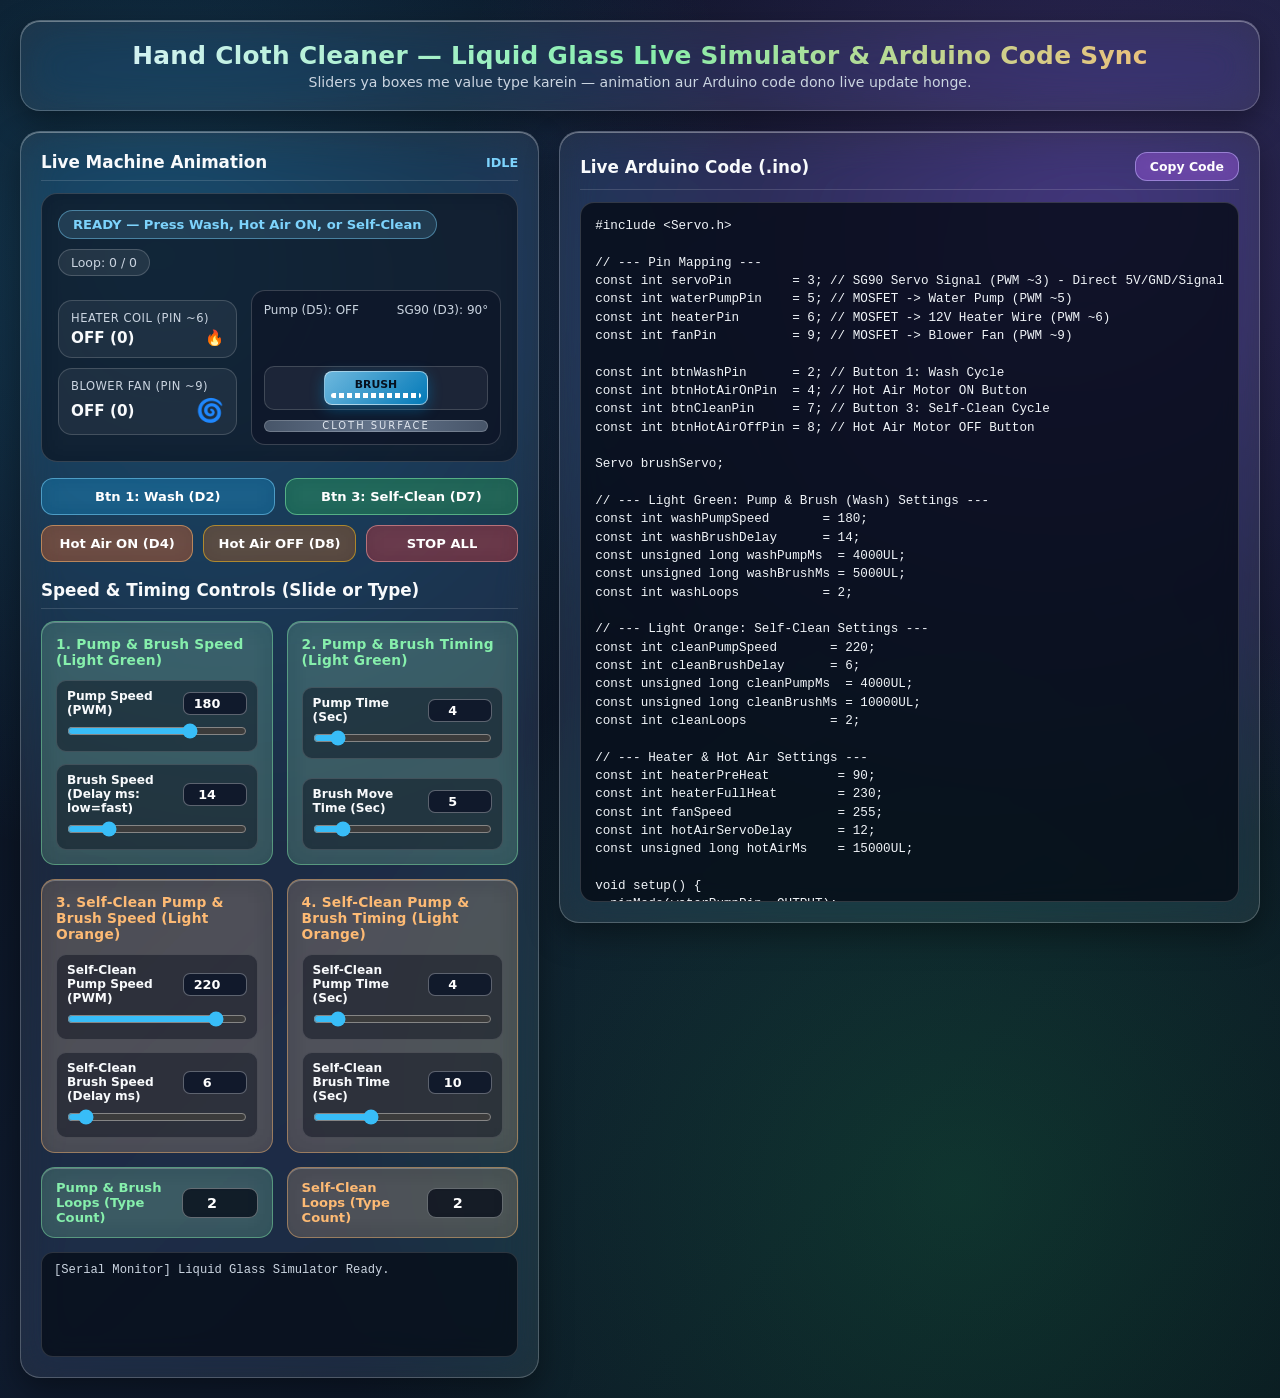
==== commit 4899bba1: "Update print statement from 'Hello' to 'Goodbye'" ====
--- a/cloth.html
+++ b/cloth.html
@@ -3,717 +3,1073 @@
 <head>
   <meta charset="UTF-8" />
   <meta name="viewport" content="width=device-width, initial-scale=1.0" />
-  <title>Hand Cloth Cleaner - Real-Time Code Sync & SG90 Simulator</title>
+  <title>Hand Cloth Cleaner — Liquid Glass Simulator & Code Sync</title>
   <style>
     :root {
-      --bg: #0f172a;
-      --panel: #1e293b;
-      --border: #334155;
+      --glass-bg: rgba(255, 255, 255, 0.08);
+      --glass-bg-strong: rgba(255, 255, 255, 0.13);
+      --glass-border: rgba(255, 255, 255, 0.22);
+      --glass-highlight: rgba(255, 255, 255, 0.35);
       --text: #f8fafc;
-      --muted: #94a3b8;
-      --blue: #38bdf8;
-      --green: #22c55e;
-      --orange: #f97316;
-      --red: #ef4444;
-      --purple: #a855f7;
+      --muted: #cbd5e1;
+
+      --lg-green-bg: rgba(134, 239, 172, 0.16);
+      --lg-green-border: rgba(134, 239, 172, 0.45);
+      --lg-green-accent: #86efac;
+
+      --lg-orange-bg: rgba(253, 186, 116, 0.16);
+      --lg-orange-border: rgba(253, 186, 116, 0.45);
+      --lg-orange-accent: #fdba74;
+
+      --blue: #7dd3fc;
+      --red: #fca5a5;
+      --purple: #c4b5fd;
     }
 
     * {
       box-sizing: border-box;
       margin: 0;
       padding: 0;
-      font-family: 'Segoe UI', system-ui, sans-serif;
+      font-family: 'Segoe UI', system-ui, -apple-system, sans-serif;
     }
 
     body {
-      background-color: var(--bg);
+      min-height: 100vh;
       color: var(--text);
       padding: 20px;
-      line-height: 1.5;
+      background:
+        radial-gradient(circle at 12% 18%, rgba(56, 189, 248, 0.24), transparent 38%),
+        radial-gradient(circle at 85% 15%, rgba(168, 85, 247, 0.22), transparent 40%),
+        radial-gradient(circle at 75% 85%, rgba(34, 197, 94, 0.18), transparent 42%),
+        linear-gradient(135deg, #070d19 0%, #0f1b2e 50%, #09111e 100%);
+      overflow-x: hidden;
+    }
+
+    /* Liquid Glass Card / Sidebar Base */
+    .glass-panel {
+      background: var(--glass-bg);
+      backdrop-filter: blur(20px) saturate(150%);
+      -webkit-backdrop-filter: blur(20px) saturate(150%);
+      border: 1px solid var(--glass-border);
+      box-shadow:
+        0 12px 32px rgba(0, 0, 0, 0.38),
+        inset 0 1px 0 var(--glass-highlight);
+      border-radius: 20px;
+      padding: 20px;
     }
 
     header {
+      max-width: 1480px;
+      margin: 0 auto 20px;
       text-align: center;
-      margin-bottom: 24px;
-      padding-bottom: 16px;
-      border-bottom: 1px solid var(--border);
+      padding: 16px 22px;
+      border-radius: 18px;
     }
 
     header h1 {
       font-size: 1.55rem;
-      color: var(--blue);
+      letter-spacing: 0.3px;
+      background: linear-gradient(90deg, #e0f2fe, #86efac, #fdba74);
+      -webkit-background-clip: text;
+      -webkit-text-fill-color: transparent;
     }
 
     header p {
       color: var(--muted);
-      font-size: 0.9rem;
-    }
-
-    .grid-container {
+      font-size: 0.88rem;
+      margin-top: 4px;
+    }
+
+    .main-layout {
       display: grid;
-      grid-template-columns: 1.05fr 0.95fr;
+      grid-template-columns: 1.15fr 0.85fr;
       gap: 20px;
-      max-width: 1440px;
+      max-width: 1480px;
       margin: 0 auto;
-    }
-
-    @media (max-width: 980px) {
-      .grid-container {
+      align-items: start;
+    }
+
+    @media (max-width: 1050px) {
+      .main-layout {
         grid-template-columns: 1fr;
       }
     }
 
-    .card {
-      background: var(--panel);
-      border: 1px solid var(--border);
-      border-radius: 12px;
-      padding: 20px;
-      box-shadow: 0 8px 20px rgba(0, 0, 0, 0.3);
-    }
-
-    .card h2 {
-      font-size: 1.1rem;
+    .section-title {
+      font-size: 1.05rem;
+      font-weight: 700;
+      margin-bottom: 12px;
+      padding-bottom: 8px;
+      border-bottom: 1px solid rgba(255, 255, 255, 0.14);
+      display: flex;
+      justify-content: space-between;
+      align-items: center;
+    }
+
+    /* Improved Visual Animation Stage */
+    .anim-stage {
+      background: rgba(6, 12, 24, 0.65);
+      backdrop-filter: blur(12px);
+      border: 1px solid rgba(255, 255, 255, 0.16);
+      border-radius: 16px;
+      padding: 16px;
+      margin-bottom: 16px;
+    }
+
+    .status-row {
+      display: flex;
+      justify-content: space-between;
+      align-items: center;
+      gap: 10px;
+      flex-wrap: wrap;
       margin-bottom: 14px;
-      display: flex;
+    }
+
+    .status-pill {
+      padding: 6px 14px;
+      border-radius: 999px;
+      font-size: 0.82rem;
+      font-weight: 700;
+      background: rgba(125, 211, 252, 0.15);
+      border: 1px solid rgba(125, 211, 252, 0.45);
+      color: var(--blue);
+    }
+
+    .loop-badge {
+      padding: 5px 12px;
+      border-radius: 999px;
+      font-size: 0.78rem;
+      background: rgba(255, 255, 255, 0.08);
+      border: 1px solid rgba(255, 255, 255, 0.18);
+      color: var(--muted);
+    }
+
+    .visual-grid {
+      display: grid;
+      grid-template-columns: 1fr 1.4fr;
+      gap: 14px;
       align-items: center;
-      justify-content: space-between;
-      border-bottom: 1px solid var(--border);
-      padding-bottom: 8px;
-    }
-
-    .simulator-stage {
-      background: #0b1120;
-      border: 1px solid var(--border);
-      border-radius: 10px;
-      padding: 18px;
-      text-align: center;
-      margin-bottom: 16px;
-    }
-
-    .status-banner {
-      display: inline-block;
-      padding: 6px 14px;
-      border-radius: 20px;
-      font-size: 0.85rem;
-      font-weight: 600;
-      background: #1e293b;
-      color: var(--blue);
-      margin-bottom: 14px;
-      border: 1px solid var(--blue);
-    }
-
-    .machine-visual {
+    }
+
+    @media (max-width: 680px) {
+      .visual-grid {
+        grid-template-columns: 1fr;
+      }
+    }
+
+    .air-stack {
       display: flex;
       flex-direction: column;
-      align-items: center;
-      gap: 14px;
-      padding: 10px;
-    }
-
-    .air-heater-row {
-      display: flex;
-      gap: 24px;
-      flex-wrap: wrap;
-      justify-content: center;
-    }
-
-    .component-box {
-      background: #1e293b;
-      border: 2px solid var(--border);
-      border-radius: 10px;
-      padding: 10px 16px;
-      min-width: 145px;
+      gap: 10px;
+    }
+
+    .mini-glass-box {
+      background: rgba(255, 255, 255, 0.06);
+      border: 1px solid rgba(255, 255, 255, 0.16);
+      border-radius: 14px;
+      padding: 10px 12px;
       transition: all 0.2s ease;
     }
 
-    .component-label {
+    .mini-title {
       font-size: 0.72rem;
       text-transform: uppercase;
       color: var(--muted);
-    }
-
-    .component-val {
-      font-size: 1.02rem;
+      letter-spacing: 0.5px;
+    }
+
+    .mini-main {
+      display: flex;
+      justify-content: space-between;
+      align-items: center;
+      margin-top: 4px;
+      font-weight: 700;
+      font-size: 0.95rem;
+    }
+
+    .fan-rotor {
+      display: inline-block;
+      font-size: 1.4rem;
+      transition: transform 0.04s linear;
+    }
+
+    /* Brush & Water Chamber */
+    .chamber-box {
+      background: rgba(15, 23, 42, 0.75);
+      border: 1px solid rgba(255, 255, 255, 0.18);
+      border-radius: 14px;
+      padding: 12px;
+      position: relative;
+      height: 155px;
+      display: flex;
+      flex-direction: column;
+      justify-content: space-between;
+      overflow: hidden;
+    }
+
+    .chamber-top {
+      display: flex;
+      justify-content: space-between;
+      font-size: 0.75rem;
+      color: var(--muted);
+    }
+
+    .spray-zone {
+      height: 30px;
+      display: flex;
+      justify-content: space-around;
+      align-items: center;
+      opacity: 0;
+      transition: opacity 0.2s ease;
+    }
+
+    .spray-zone.active {
+      opacity: 1;
+    }
+
+    .drop-stream {
+      color: var(--blue);
+      font-size: 0.9rem;
       font-weight: bold;
-      margin-top: 4px;
-    }
-
-    .fan-icon {
-      display: inline-block;
-      font-size: 1.8rem;
-      margin-top: 2px;
-    }
-
-    .brush-track {
-      width: 290px;
-      height: 82px;
-      background: #162032;
-      border: 2px dashed #475569;
+      animation: dropPulse 0.45s infinite alternate;
+    }
+
+    @keyframes dropPulse {
+      from { transform: translateY(-2px); opacity: 0.6; }
+      to { transform: translateY(4px); opacity: 1; }
+    }
+
+    .rail-line {
+      position: relative;
+      height: 44px;
+      background: rgba(255, 255, 255, 0.06);
+      border: 1px solid rgba(255, 255, 255, 0.16);
       border-radius: 10px;
-      position: relative;
       display: flex;
       align-items: center;
       justify-content: center;
-      margin-top: 6px;
-    }
-
-    .water-droplets {
-      position: absolute;
-      top: 4px;
-      font-size: 1.05rem;
-      letter-spacing: 6px;
-      opacity: 0;
-      transition: opacity 0.2s;
-      color: var(--blue);
-    }
-
-    .brush-head {
-      width: 96px;
-      height: 36px;
-      background: linear-gradient(180deg, #38bdf8, #0284c7);
-      border-radius: 6px;
+    }
+
+    .brush-carriage {
+      width: 104px;
+      height: 34px;
+      border-radius: 8px;
+      background: linear-gradient(135deg, rgba(125, 211, 252, 0.85), rgba(2, 132, 199, 0.9));
+      border: 1px solid rgba(255, 255, 255, 0.5);
       display: flex;
       flex-direction: column;
       align-items: center;
-      justify-content: flex-end;
-      box-shadow: 0 4px 10px rgba(0, 0, 0, 0.5);
-    }
-
-    .brush-head span {
+      justify-content: center;
+      box-shadow: 0 4px 14px rgba(2, 132, 199, 0.45);
+      transition: background 0.2s ease;
+    }
+
+    .brush-carriage span {
       font-size: 0.68rem;
-      font-weight: bold;
-      color: #fff;
-      margin-bottom: 3px;
-    }
-
-    .bristles {
-      width: 100%;
-      height: 10px;
+      font-weight: 800;
+      color: #06101f;
+    }
+
+    .brush-teeth {
+      width: 88%;
+      height: 5px;
+      margin-top: 2px;
+      border-radius: 3px;
       background: repeating-linear-gradient(
         90deg,
-        #f8fafc,
-        #f8fafc 4px,
-        transparent 4px,
-        transparent 7px
+        #ffffff 0px,
+        #ffffff 5px,
+        transparent 5px,
+        transparent 8px
       );
     }
 
-    .cloth-surface {
-      width: 310px;
+    .fabric-strip {
       height: 12px;
-      background: #475569;
-      border-radius: 4px;
-      margin-top: -10px;
-    }
-
-    .btn-controls {
+      border-radius: 6px;
+      background: linear-gradient(90deg, #475569, #64748b, #475569);
+      border: 1px solid rgba(255, 255, 255, 0.2);
+      display: flex;
+      align-items: center;
+      justify-content: center;
+      font-size: 0.62rem;
+      letter-spacing: 2px;
+      color: #e2e8f0;
+    }
+
+    /* Hardware Control Buttons */
+    .btn-row {
       display: grid;
-      grid-template-columns: repeat(4, 1fr);
+      grid-template-columns: repeat(2, 1fr);
+      gap: 10px;
+      margin-bottom: 10px;
+    }
+
+    .btn-row-3 {
+      display: grid;
+      grid-template-columns: repeat(3, 1fr);
       gap: 10px;
       margin-bottom: 18px;
     }
 
+    @media (max-width: 600px) {
+      .btn-row, .btn-row-3 {
+        grid-template-columns: 1fr;
+      }
+    }
+
     button {
-      padding: 11px 8px;
-      border: none;
-      border-radius: 8px;
-      font-weight: 600;
+      padding: 10px 12px;
+      border-radius: 12px;
+      border: 1px solid rgba(255, 255, 255, 0.28);
+      background: var(--glass-bg-strong);
+      backdrop-filter: blur(10px);
+      color: #fff;
+      font-weight: 700;
       font-size: 0.82rem;
       cursor: pointer;
-      color: white;
-      transition: transform 0.1s, opacity 0.2s;
-    }
-
-    button:active {
-      transform: scale(0.96);
+      transition: transform 0.1s ease, background 0.2s ease;
+    }
+
+    button:hover:not(:disabled) {
+      background: rgba(255, 255, 255, 0.22);
+    }
+
+    button:active:not(:disabled) {
+      transform: scale(0.97);
     }
 
     button:disabled {
-      opacity: 0.45;
+      opacity: 0.4;
       cursor: not-allowed;
     }
 
-    .btn-wash { background: #0284c7; }
-    .btn-dry { background: #ea580c; }
-    .btn-clean { background: #16a34a; }
-    .btn-stop { background: #dc2626; }
-
-    .sliders-grid {
+    .b-wash { border-color: rgba(125, 211, 252, 0.55); background: rgba(2, 132, 199, 0.35); }
+    .b-clean { border-color: rgba(134, 239, 172, 0.55); background: rgba(22, 163, 74, 0.35); }
+    .b-dry-on { border-color: rgba(253, 186, 116, 0.55); background: rgba(234, 88, 12, 0.35); }
+    .b-dry-off { border-color: rgba(251, 191, 36, 0.55); background: rgba(180, 83, 9, 0.35); }
+    .b-stop { border-color: rgba(252, 165, 165, 0.55); background: rgba(220, 38, 38, 0.35); }
+
+    /* 4 Square-ish Slightly Rounded Boxes (2 Light Green + 2 Light Orange) */
+    .four-boxes-grid {
       display: grid;
-      grid-template-columns: 1fr 1fr;
+      grid-template-columns: repeat(2, 1fr);
+      gap: 14px;
+      margin-bottom: 14px;
+    }
+
+    @media (max-width: 680px) {
+      .four-boxes-grid {
+        grid-template-columns: 1fr;
+      }
+    }
+
+    .sq-box {
+      border-radius: 14px;
+      padding: 14px;
+      backdrop-filter: blur(14px);
+      -webkit-backdrop-filter: blur(14px);
+      display: flex;
+      flex-direction: column;
+      justify-content: space-between;
       gap: 12px;
-    }
-
-    .control-group {
-      background: #0f172a;
-      padding: 10px 12px;
-      border-radius: 8px;
-      border: 1px solid var(--border);
-    }
-
-    .control-group label {
+      box-shadow: inset 0 1px 0 rgba(255, 255, 255, 0.25);
+    }
+
+    .box-light-green {
+      background: var(--lg-green-bg);
+      border: 1.5px solid var(--lg-green-border);
+    }
+
+    .box-light-orange {
+      background: var(--lg-orange-bg);
+      border: 1.5px solid var(--lg-orange-border);
+    }
+
+    .sq-header {
+      font-size: 0.86rem;
+      font-weight: 800;
+      letter-spacing: 0.2px;
+    }
+
+    .box-light-green .sq-header { color: var(--lg-green-accent); }
+    .box-light-orange .sq-header { color: var(--lg-orange-accent); }
+
+    .ctrl-item {
+      background: rgba(7, 13, 25, 0.45);
+      border: 1px solid rgba(255, 255, 255, 0.14);
+      border-radius: 10px;
+      padding: 8px 10px;
+    }
+
+    .ctrl-top {
       display: flex;
       justify-content: space-between;
-      font-size: 0.78rem;
-      color: var(--muted);
-      margin-bottom: 5px;
-    }
-
-    .control-group label strong {
-      color: var(--blue);
+      align-items: center;
+      gap: 8px;
+      margin-bottom: 6px;
+    }
+
+    .ctrl-top label {
+      font-size: 0.76rem;
+      color: var(--text);
+      font-weight: 600;
+    }
+
+    .num-input {
+      width: 64px;
+      padding: 3px 6px;
+      border-radius: 7px;
+      border: 1px solid rgba(255, 255, 255, 0.32);
+      background: rgba(15, 23, 42, 0.85);
+      color: #ffffff;
+      font-weight: 700;
+      font-size: 0.8rem;
+      text-align: center;
+    }
+
+    .num-input:focus {
+      outline: none;
+      border-color: #7dd3fc;
     }
 
     input[type="range"] {
       width: 100%;
-      accent-color: var(--blue);
       cursor: pointer;
-    }
-
-    .btn-copy {
-      background: var(--purple);
+      accent-color: #38bdf8;
+    }
+
+    /* Last 2 Loop Count Boxes (Light Green & Light Orange) */
+    .loops-row {
+      display: grid;
+      grid-template-columns: repeat(2, 1fr);
+      gap: 14px;
+      margin-bottom: 14px;
+    }
+
+    @media (max-width: 680px) {
+      .loops-row {
+        grid-template-columns: 1fr;
+      }
+    }
+
+    .loop-box {
+      border-radius: 14px;
+      padding: 12px 14px;
+      display: flex;
+      justify-content: space-between;
+      align-items: center;
+      gap: 10px;
+      backdrop-filter: blur(14px);
+      box-shadow: inset 0 1px 0 rgba(255, 255, 255, 0.25);
+    }
+
+    .loop-box-title {
+      font-size: 0.82rem;
+      font-weight: 700;
+    }
+
+    .box-light-green .loop-box-title { color: var(--lg-green-accent); }
+    .box-light-orange .loop-box-title { color: var(--lg-orange-accent); }
+
+    .loop-type-input {
+      width: 76px;
+      padding: 6px 8px;
+      border-radius: 9px;
+      border: 1.5px solid rgba(255, 255, 255, 0.35);
+      background: rgba(7, 13, 25, 0.78);
+      color: #fff;
+      font-size: 0.9rem;
+      font-weight: 800;
+      text-align: center;
+    }
+
+    /* Right Glass Sidebar: Live Arduino Code */
+    .code-sidebar {
+      position: sticky;
+      top: 20px;
+    }
+
+    @media (max-width: 1050px) {
+      .code-sidebar {
+        position: static;
+      }
+    }
+
+    .copy-btn {
+      background: rgba(168, 85, 247, 0.35);
+      border-color: rgba(196, 181, 253, 0.55);
       padding: 6px 14px;
-      font-size: 0.8rem;
+      font-size: 0.78rem;
     }
 
     pre {
-      background: #090d16;
-      border: 1px solid var(--border);
-      border-radius: 8px;
+      background: rgba(5, 10, 20, 0.78);
+      border: 1px solid rgba(255, 255, 255, 0.16);
+      border-radius: 14px;
       padding: 14px;
-      overflow-x: auto;
-      max-height: 720px;
+      max-height: 700px;
+      overflow: auto;
       font-family: 'Consolas', 'Courier New', monospace;
-      font-size: 0.8rem;
-      color: #e2e8f0;
+      font-size: 0.79rem;
+      color: #f1f5f9;
       line-height: 1.45;
     }
 
-    .log-box {
-      margin-top: 14px;
-      background: #090d16;
-      border: 1px solid var(--border);
-      border-radius: 8px;
-      padding: 10px;
-      height: 110px;
+    .serial-box {
+      margin-top: 12px;
+      background: rgba(5, 10, 20, 0.72);
+      border: 1px solid rgba(255, 255, 255, 0.14);
+      border-radius: 12px;
+      padding: 10px 12px;
+      height: 105px;
       overflow-y: auto;
       font-family: monospace;
-      font-size: 0.78rem;
-      color: #94a3b8;
+      font-size: 0.76rem;
+      color: #cbd5e1;
     }
   </style>
 </head>
 <body>
 
-  <header>
-    <h1>Hand Cloth Cleaner — Real-Time Code Sync (SG90 Servo Edition)</h1>
-    <p>Pin ~3 SG90 Servo sweep aur Pin 4 Dry button (1st click = motor move, 2nd click = motor OFF) ka live test aur code sync.</p>
+  <header class="glass-panel">
+    <h1>Hand Cloth Cleaner — Liquid Glass Live Simulator & Arduino Code Sync</h1>
+    <p>Sliders ya boxes me value type karein — animation aur Arduino code dono live update honge.</p>
   </header>
 
-  <div class="grid-container">
-    <!-- LEFT: LIVE SIMULATOR & CONTROLS -->
-    <div class="card">
-      <h2>
-        <span>1. Live Simulator & Button Toggle</span>
-        <span id="cycleCounter" style="font-size: 0.85rem; color: var(--muted);">Idle</span>
-      </h2>
-
-      <div class="simulator-stage">
-        <div class="status-banner" id="statusText">SYSTEM READY — Press Btn 1, Btn 2, or Btn 3</div>
-
-        <div class="machine-visual">
-          <div class="air-heater-row">
-            <div class="component-box" id="heaterBox">
-              <div class="component-label">Heater (MOSFET Pin ~6)</div>
-              <div class="component-val" id="heaterVal">0 PWM (OFF)</div>
-            </div>
-
-            <div class="component-box" id="fanBox">
-              <div class="component-label">Blower Fan (MOSFET Pin ~9)</div>
-              <div class="fan-icon" id="fanIcon">❄️</div>
-              <div class="component-val" id="fanVal">0 PWM (OFF)</div>
+  <div class="main-layout">
+    <!-- LEFT: ANIMATION + BUTTONS + 4 ROUNDED BOXES + 2 LOOP BOXES -->
+    <div class="glass-panel">
+      <div class="section-title">
+        <span>Live Machine Animation</span>
+        <span id="modeTag" style="font-size: 0.8rem; color: var(--blue);">IDLE</span>
+      </div>
+
+      <div class="anim-stage">
+        <div class="status-row">
+          <div class="status-pill" id="statusText">READY — Press Wash, Hot Air ON, or Self-Clean</div>
+          <div class="loop-badge" id="loopProgress">Loop: 0 / 0</div>
+        </div>
+
+        <div class="visual-grid">
+          <div class="air-stack">
+            <div class="mini-glass-box" id="heaterGlass">
+              <div class="mini-title">Heater Coil (Pin ~6)</div>
+              <div class="mini-main">
+                <span id="heaterText">OFF (0)</span>
+                <span>🔥</span>
+              </div>
+            </div>
+
+            <div class="mini-glass-box" id="fanGlass">
+              <div class="mini-title">Blower Fan (Pin ~9)</div>
+              <div class="mini-main">
+                <span id="fanText">OFF (0)</span>
+                <span class="fan-rotor" id="fanRotor">🌀</span>
+              </div>
             </div>
           </div>
 
-          <div class="brush-track">
-            <div class="water-droplets" id="waterDrop">💧 💧 💧 💧 💧</div>
-            <div class="brush-head" id="brushHead">
-              <span id="brushSpeedLabel">SG90 (D3): IDLE</span>
-              <div class="bristles"></div>
-            </div>
+          <div class="chamber-box">
+            <div class="chamber-top">
+              <span id="pumpStatusLabel">Pump (D5): OFF</span>
+              <span id="servoStatusLabel">SG90 (D3): 90°</span>
+            </div>
+
+            <div class="spray-zone" id="sprayZone">
+              <span class="drop-stream">💧↓</span>
+              <span class="drop-stream">💧↓</span>
+              <span class="drop-stream">💧↓</span>
+              <span class="drop-stream">💧↓</span>
+            </div>
+
+            <div class="rail-line">
+              <div class="brush-carriage" id="brushCarriage">
+                <span id="brushCarriageLabel">BRUSH</span>
+                <div class="brush-teeth"></div>
+              </div>
+            </div>
+
+            <div class="fabric-strip">CLOTH SURFACE</div>
           </div>
-          <div class="cloth-surface"></div>
         </div>
       </div>
 
-      <div class="btn-controls">
-        <button class="btn-wash" id="btn1" onclick="startWashCycle()">Btn 1: Wash (D2)</button>
-        <button class="btn-dry" id="btn2" onclick="handleDryButtonClick()">Btn 2: Dry (1st/2nd Click)</button>
-        <button class="btn-clean" id="btn3" onclick="startSelfCleanCycle()">Btn 3: Clean (D7)</button>
-        <button class="btn-stop" onclick="emergencyStop()">STOP ALL</button>
+      <!-- Buttons -->
+      <div class="btn-row">
+        <button class="b-wash" id="btnWash" onclick="startWashCycle()">Btn 1: Wash (D2)</button>
+        <button class="b-clean" id="btnClean" onclick="startSelfCleanCycle()">Btn 3: Self-Clean (D7)</button>
       </div>
-
-      <h2><span>2. Speed & Timing Sliders (Live Code Update)</span></h2>
-      <div class="sliders-grid">
-        <div class="control-group">
-          <label>Water Pump PWM (D5): <strong id="val_pumpSpeed">180</strong></label>
-          <input type="range" id="pumpSpeed" min="80" max="255" value="180" oninput="updateConfig()" />
+      <div class="btn-row-3">
+        <button class="b-dry-on" id="btnHotAirOn" onclick="startHotAirOn()">Hot Air ON (D4)</button>
+        <button class="b-dry-off" id="btnHotAirOff" onclick="stopHotAirOff()">Hot Air OFF (D8)</button>
+        <button class="b-stop" onclick="stopAllNow()">STOP ALL</button>
+      </div>
+
+      <!-- 4 SQUARISH SLIGHTLY ROUNDED BOXES: 2 LIGHT GREEN + 2 LIGHT ORANGE -->
+      <div class="section-title">
+        <span>Speed & Timing Controls (Slide or Type)</span>
+      </div>
+
+      <div class="four-boxes-grid">
+        <!-- Light Green Box 1: Pump & Brush Speed -->
+        <div class="sq-box box-light-green">
+          <div class="sq-header">1. Pump & Brush Speed (Light Green)</div>
+
+          <div class="ctrl-item">
+            <div class="ctrl-top">
+              <label for="washPumpSpeed">Pump Speed (PWM)</label>
+              <input type="number" class="num-input" id="num_washPumpSpeed" min="0" max="255" value="180" oninput="syncFromInput('washPumpSpeed')" />
+            </div>
+            <input type="range" id="washPumpSpeed" min="0" max="255" value="180" oninput="syncFromSlider('washPumpSpeed')" />
+          </div>
+
+          <div class="ctrl-item">
+            <div class="ctrl-top">
+              <label for="washBrushDelay">Brush Speed (Delay ms: low=fast)</label>
+              <input type="number" class="num-input" id="num_washBrushDelay" min="2" max="60" value="14" oninput="syncFromInput('washBrushDelay')" />
+            </div>
+            <input type="range" id="washBrushDelay" min="2" max="60" value="14" oninput="syncFromSlider('washBrushDelay')" />
+          </div>
         </div>
 
-        <div class="control-group">
-          <label>Wash Water Time (Sec): <strong id="val_washWaterSec">3</strong></label>
-          <input type="range" id="washWaterSec" min="1" max="10" value="3" oninput="updateConfig()" />
+        <!-- Light Green Box 2: Pump & Brush Timing -->
+        <div class="sq-box box-light-green">
+          <div class="sq-header">2. Pump & Brush Timing (Light Green)</div>
+
+          <div class="ctrl-item">
+            <div class="ctrl-top">
+              <label for="washPumpSec">Pump Time (Sec)</label>
+              <input type="number" class="num-input" id="num_washPumpSec" min="1" max="30" value="4" oninput="syncFromInput('washPumpSec')" />
+            </div>
+            <input type="range" id="washPumpSec" min="1" max="30" value="4" oninput="syncFromSlider('washPumpSec')" />
+          </div>
+
+          <div class="ctrl-item">
+            <div class="ctrl-top">
+              <label for="washBrushSec">Brush Move Time (Sec)</label>
+              <input type="number" class="num-input" id="num_washBrushSec" min="1" max="30" value="5" oninput="syncFromInput('washBrushSec')" />
+            </div>
+            <input type="range" id="washBrushSec" min="1" max="30" value="5" oninput="syncFromSlider('washBrushSec')" />
+          </div>
         </div>
 
-        <div class="control-group">
-          <label>Wash Servo Delay (ms): <strong id="val_washServoDelay">15</strong></label>
-          <input type="range" id="washServoDelay" min="4" max="40" value="15" oninput="updateConfig()" />
+        <!-- Light Orange Box 1: Self-Clean Pump & Brush Speed -->
+        <div class="sq-box box-light-orange">
+          <div class="sq-header">3. Self-Clean Pump & Brush Speed (Light Orange)</div>
+
+          <div class="ctrl-item">
+            <div class="ctrl-top">
+              <label for="cleanPumpSpeed">Self-Clean Pump Speed (PWM)</label>
+              <input type="number" class="num-input" id="num_cleanPumpSpeed" min="0" max="255" value="220" oninput="syncFromInput('cleanPumpSpeed')" />
+            </div>
+            <input type="range" id="cleanPumpSpeed" min="0" max="255" value="220" oninput="syncFromSlider('cleanPumpSpeed')" />
+          </div>
+
+          <div class="ctrl-item">
+            <div class="ctrl-top">
+              <label for="cleanBrushDelay">Self-Clean Brush Speed (Delay ms)</label>
+              <input type="number" class="num-input" id="num_cleanBrushDelay" min="2" max="60" value="6" oninput="syncFromInput('cleanBrushDelay')" />
+            </div>
+            <input type="range" id="cleanBrushDelay" min="2" max="60" value="6" oninput="syncFromSlider('cleanBrushDelay')" />
+          </div>
         </div>
 
-        <div class="control-group">
-          <label>Wash Servo Time (Sec): <strong id="val_washBrushSec">5</strong></label>
-          <input type="range" id="washBrushSec" min="1" max="15" value="5" oninput="updateConfig()" />
-        </div>
-
-        <div class="control-group">
-          <label>Wash Repeat Loops: <strong id="val_washLoops">3</strong></label>
-          <input type="range" id="washLoops" min="1" max="6" value="3" oninput="updateConfig()" />
-        </div>
-
-        <div class="control-group">
-          <label>Pre-Heat PWM (D6): <strong id="val_heaterPreHeat">90</strong></label>
-          <input type="range" id="heaterPreHeat" min="0" max="180" value="90" oninput="updateConfig()" />
-        </div>
-
-        <div class="control-group">
-          <label>Full Dry Heat PWM (D6): <strong id="val_heaterFullHeat">230</strong></label>
-          <input type="range" id="heaterFullHeat" min="100" max="255" value="230" oninput="updateConfig()" />
-        </div>
-
-        <div class="control-group">
-          <label>Dry Servo Delay (ms): <strong id="val_dryServoDelay">12</strong></label>
-          <input type="range" id="dryServoDelay" min="4" max="40" value="12" oninput="updateConfig()" />
-        </div>
-
-        <div class="control-group">
-          <label>Dry Time (Sec): <strong id="val_dryTimeSec">15</strong></label>
-          <input type="range" id="dryTimeSec" min="3" max="40" value="15" oninput="updateConfig()" />
-        </div>
-
-        <div class="control-group">
-          <label>Clean Servo Delay (ms): <strong id="val_cleanServoDelay">6</strong></label>
-          <input type="range" id="cleanServoDelay" min="2" max="25" value="6" oninput="updateConfig()" />
-        </div>
-
-        <div class="control-group">
-          <label>Self-Clean Water (Sec): <strong id="val_cleanWaterSec">4</strong></label>
-          <input type="range" id="cleanWaterSec" min="1" max="10" value="4" oninput="updateConfig()" />
-        </div>
-
-        <div class="control-group">
-          <label>Self-Clean Servo (Sec): <strong id="val_cleanBrushSec">10</strong></label>
-          <input type="range" id="cleanBrushSec" min="2" max="20" value="10" oninput="updateConfig()" />
+        <!-- Light Orange Box 2: Self-Clean Pump & Brush Timing -->
+        <div class="sq-box box-light-orange">
+          <div class="sq-header">4. Self-Clean Pump & Brush Timing (Light Orange)</div>
+
+          <div class="ctrl-item">
+            <div class="ctrl-top">
+              <label for="cleanPumpSec">Self-Clean Pump Time (Sec)</label>
+              <input type="number" class="num-input" id="num_cleanPumpSec" min="1" max="30" value="4" oninput="syncFromInput('cleanPumpSec')" />
+            </div>
+            <input type="range" id="cleanPumpSec" min="1" max="30" value="4" oninput="syncFromSlider('cleanPumpSec')" />
+          </div>
+
+          <div class="ctrl-item">
+            <div class="ctrl-top">
+              <label for="cleanBrushSec">Self-Clean Brush Time (Sec)</label>
+              <input type="number" class="num-input" id="num_cleanBrushSec" min="1" max="30" value="10" oninput="syncFromInput('cleanBrushSec')" />
+            </div>
+            <input type="range" id="cleanBrushSec" min="1" max="30" value="10" oninput="syncFromSlider('cleanBrushSec')" />
+          </div>
         </div>
       </div>
 
-      <div class="log-box" id="serialLog">
-        [Serial Monitor] Ready — SG90 on Pin ~3 (Direct 5V/GND/Signal, No MOSFET).
+      <!-- LAST 2 BOXES: LOOP COUNT (LIGHT GREEN & LIGHT ORANGE) -->
+      <div class="loops-row">
+        <div class="loop-box box-light-green">
+          <span class="loop-box-title">Pump & Brush Loops (Type Count)</span>
+          <input type="number" class="loop-type-input" id="washLoops" min="1" max="20" value="2" oninput="syncLoopInput('washLoops')" />
+        </div>
+
+        <div class="loop-box box-light-orange">
+          <span class="loop-box-title">Self-Clean Loops (Type Count)</span>
+          <input type="number" class="loop-type-input" id="cleanLoops" min="1" max="20" value="2" oninput="syncLoopInput('cleanLoops')" />
+        </div>
+      </div>
+
+      <div class="serial-box" id="serialLog">
+        [Serial Monitor] Liquid Glass Simulator Ready.
       </div>
     </div>
 
-    <!-- RIGHT: LIVE GENERATED ARDUINO CODE -->
-    <div class="card">
-      <h2>
-        <span>3. Real-Time Synced Arduino Code (.ino)</span>
-        <button class="btn-copy" id="copyBtn" onclick="copyArduinoCode()">Copy Code</button>
-      </h2>
-      <pre id="arduinoCodeOutput"></pre>
+    <!-- RIGHT LIQUID GLASS SIDEBAR: REAL-TIME ARDUINO CODE -->
+    <div class="glass-panel code-sidebar">
+      <div class="section-title">
+        <span>Live Arduino Code (.ino)</span>
+        <button class="copy-btn" id="copyBtn" onclick="copyCode()">Copy Code</button>
+      </div>
+      <pre id="arduinoCode"></pre>
     </div>
   </div>
 
   <script>
-    let isRunning = false;
-    let isDryActive = false;
-    let dryMotorStopRequested = false;
-    let abortSignal = false;
-    let brushAnimInterval = null;
-    let fanAnimInterval = null;
-    let brushDir = 1;
-    let brushPos = 0;
-    let fanAngle = 0;
-
-    const cfg = {
-      pumpSpeed: 180,
-      washWaterSec: 3,
-      washServoDelay: 15,
+    const state = {
+      washPumpSpeed: 180,
+      washBrushDelay: 14,
+      washPumpSec: 4,
       washBrushSec: 5,
-      washLoops: 3,
+      washLoops: 2,
+
+      cleanPumpSpeed: 220,
+      cleanBrushDelay: 6,
+      cleanPumpSec: 4,
+      cleanBrushSec: 10,
+      cleanLoops: 2,
+
       heaterPreHeat: 90,
       heaterFullHeat: 230,
-      dryServoDelay: 12,
-      dryTimeSec: 15,
-      cleanServoDelay: 6,
-      cleanWaterSec: 4,
-      cleanBrushSec: 10
+      fanSpeed: 255,
+      hotAirServoDelay: 12,
+      hotAirDurationSec: 15
     };
 
-    function logSerial(msg) {
+    let isRunning = false;
+    let abortFlag = false;
+    let hotAirOffFlag = false;
+    let brushTimer = null;
+    let fanTimer = null;
+    let brushX = 0;
+    let brushDir = 1;
+    let fanDeg = 0;
+
+    function logMsg(txt) {
       const box = document.getElementById('serialLog');
-      const time = new Date().toLocaleTimeString();
-      box.innerHTML += `<div>[${time}] ${msg}</div>`;
+      const now = new Date().toLocaleTimeString();
+      box.innerHTML += `<div>[${now}] ${txt}</div>`;
       box.scrollTop = box.scrollHeight;
     }
 
-    function setHardwareState({ pump = 0, servoActive = false, servoDelay = 15, heater = 0, fan = 0 }) {
-      document.getElementById('waterDrop').style.opacity = pump > 0 ? '1' : '0';
-
-      const heaterBox = document.getElementById('heaterBox');
-      const heaterVal = document.getElementById('heaterVal');
+    function clampValue(key, raw) {
+      const slider = document.getElementById(key);
+      const min = slider ? parseInt(slider.min, 10) : 1;
+      const max = slider ? parseInt(slider.max, 10) : 20;
+      let val = parseInt(raw, 10);
+      if (isNaN(val)) val = min;
+      return Math.min(max, Math.max(min, val));
+    }
+
+    function syncFromSlider(key) {
+      const slider = document.getElementById(key);
+      const numBox = document.getElementById('num_' + key);
+      state[key] = parseInt(slider.value, 10);
+      if (numBox) numBox.value = state[key];
+      buildArduinoCode();
+    }
+
+    function syncFromInput(key) {
+      const numBox = document.getElementById('num_' + key);
+      const slider = document.getElementById(key);
+      if (numBox.value === '') return;
+      const val = clampValue(key, numBox.value);
+      state[key] = val;
+      if (slider) slider.value = val;
+      buildArduinoCode();
+    }
+
+    function syncLoopInput(key) {
+      const input = document.getElementById(key);
+      if (input.value === '') return;
+      let val = parseInt(input.value, 10);
+      if (isNaN(val)) val = 1;
+      val = Math.min(25, Math.max(1, val));
+      state[key] = val;
+      buildArduinoCode();
+    }
+
+    function setVisuals({ pump = 0, brushActive = false, brushDelay = 12, heater = 0, fan = 0 }) {
+      const spray = document.getElementById('sprayZone');
+      const pumpLabel = document.getElementById('pumpStatusLabel');
+      if (pump > 0) {
+        spray.classList.add('active');
+        pumpLabel.textContent = `Pump (D5): ON (${pump})`;
+        pumpLabel.style.color = '#7dd3fc';
+      } else {
+        spray.classList.remove('active');
+        pumpLabel.textContent = 'Pump (D5): OFF';
+        pumpLabel.style.color = '#cbd5e1';
+      }
+
+      const heaterBox = document.getElementById('heaterGlass');
+      const heaterText = document.getElementById('heaterText');
       if (heater > 0 && heater < 150) {
-        heaterBox.style.borderColor = '#f59e0b';
-        heaterVal.innerText = `${heater} PWM (PRE-HEAT)`;
-        heaterVal.style.color = '#fbbf24';
+        heaterBox.style.borderColor = 'rgba(251, 191, 36, 0.75)';
+        heaterText.textContent = `PRE-HEAT (${heater})`;
+        heaterText.style.color = '#fde68a';
       } else if (heater >= 150) {
-        heaterBox.style.borderColor = '#ef4444';
-        heaterVal.innerText = `${heater} PWM (FULL HOT)`;
-        heaterVal.style.color = '#f87171';
+        heaterBox.style.borderColor = 'rgba(248, 113, 113, 0.85)';
+        heaterText.textContent = `FULL HOT (${heater})`;
+        heaterText.style.color = '#fca5a5';
       } else {
-        heaterBox.style.borderColor = '#334155';
-        heaterVal.innerText = '0 PWM (OFF)';
-        heaterVal.style.color = '#f8fafc';
-      }
-
-      const fanBox = document.getElementById('fanBox');
-      const fanVal = document.getElementById('fanVal');
-      const fanIcon = document.getElementById('fanIcon');
-      clearInterval(fanAnimInterval);
+        heaterBox.style.borderColor = 'rgba(255, 255, 255, 0.16)';
+        heaterText.textContent = 'OFF (0)';
+        heaterText.style.color = '#f8fafc';
+      }
+
+      const fanBox = document.getElementById('fanGlass');
+      const fanText = document.getElementById('fanText');
+      const rotor = document.getElementById('fanRotor');
+      clearInterval(fanTimer);
       if (fan > 0) {
-        fanBox.style.borderColor = '#38bdf8';
-        fanVal.innerText = `${fan} PWM (ON)`;
-        fanIcon.innerText = '🌀';
-        fanAnimInterval = setInterval(() => {
-          fanAngle = (fanAngle + 30) % 360;
-          fanIcon.style.transform = `rotate(${fanAngle}deg)`;
-        }, 40);
+        fanBox.style.borderColor = 'rgba(125, 211, 252, 0.75)';
+        fanText.textContent = `ON (${fan})`;
+        fanText.style.color = '#7dd3fc';
+        fanTimer = setInterval(() => {
+          fanDeg = (fanDeg + 32) % 360;
+          rotor.style.transform = `rotate(${fanDeg}deg)`;
+        }, 35);
       } else {
-        fanBox.style.borderColor = '#334155';
-        fanVal.innerText = '0 PWM (OFF)';
-        fanIcon.innerText = '❄️';
-        fanIcon.style.transform = 'rotate(0deg)';
-      }
-
-      const brushHead = document.getElementById('brushHead');
-      const brushLabel = document.getElementById('brushSpeedLabel');
-      clearInterval(brushAnimInterval);
-      if (servoActive) {
-        brushLabel.innerText = `SG90: MOVE (${servoDelay}ms)`;
-        brushHead.style.background = servoDelay <= 8
-          ? 'linear-gradient(180deg, #22c55e, #15803d)'
-          : 'linear-gradient(180deg, #38bdf8, #0284c7)';
-        const tickMs = Math.max(12, servoDelay * 3);
-        brushAnimInterval = setInterval(() => {
-          brushPos += brushDir * 12;
-          if (brushPos > 65 || brushPos < -65) brushDir *= -1;
-          brushHead.style.transform = `translateX(${brushPos}px)`;
-        }, tickMs);
+        fanBox.style.borderColor = 'rgba(255, 255, 255, 0.16)';
+        fanText.textContent = 'OFF (0)';
+        fanText.style.color = '#f8fafc';
+        rotor.style.transform = 'rotate(0deg)';
+      }
+
+      const carriage = document.getElementById('brushCarriage');
+      const carriageLabel = document.getElementById('brushCarriageLabel');
+      const servoLabel = document.getElementById('servoStatusLabel');
+      clearInterval(brushTimer);
+      if (brushActive) {
+        const speedLabel = brushDelay <= 8 ? 'FAST' : 'SWEEP';
+        carriageLabel.textContent = `${speedLabel} (${brushDelay}ms)`;
+        servoLabel.textContent = 'SG90 (D3): MOVING';
+        servoLabel.style.color = '#86efac';
+        carriage.style.background = brushDelay <= 8
+          ? 'linear-gradient(135deg, rgba(134, 239, 172, 0.9), rgba(22, 163, 74, 0.9))'
+          : 'linear-gradient(135deg, rgba(125, 211, 252, 0.9), rgba(2, 132, 199, 0.9))';
+
+        const stepMs = Math.max(14, brushDelay * 2.5);
+        brushTimer = setInterval(() => {
+          brushX += brushDir * 14;
+          if (brushX > 72 || brushX < -72) brushDir *= -1;
+          carriage.style.transform = `translateX(${brushX}px)`;
+        }, stepMs);
       } else {
-        brushPos = 0;
-        brushHead.style.transform = 'translateX(0px)';
-        brushLabel.innerText = 'SG90 (D3): OFF/90°';
-        brushHead.style.background = '#475569';
-      }
-    }
-
-    function sleep(ms) {
+        brushX = 0;
+        carriage.style.transform = 'translateX(0px)';
+        carriageLabel.textContent = 'BRUSH IDLE';
+        servoLabel.textContent = 'SG90 (D3): 90°';
+        servoLabel.style.color = '#cbd5e1';
+        carriage.style.background = 'rgba(148, 163, 184, 0.35)';
+      }
+    }
+
+    function waitMs(ms) {
       return new Promise((resolve) => {
         const start = Date.now();
-        const check = setInterval(() => {
-          if (abortSignal || dryMotorStopRequested || Date.now() - start >= ms) {
-            clearInterval(check);
+        const id = setInterval(() => {
+          if (abortFlag || hotAirOffFlag || Date.now() - start >= ms) {
+            clearInterval(id);
             resolve();
           }
         }, 40);
       });
     }
 
-    function setCycleButtonsDisabled(disabled) {
-      document.getElementById('btn1').disabled = disabled;
-      document.getElementById('btn3').disabled = disabled;
-      document.getElementById('btn2').disabled = disabled && !isDryActive;
+    function lockStartButtons(locked) {
+      document.getElementById('btnWash').disabled = locked;
+      document.getElementById('btnClean').disabled = locked;
+      document.getElementById('btnHotAirOn').disabled = locked;
     }
 
     async function startWashCycle() {
       if (isRunning) return;
       isRunning = true;
-      abortSignal = false;
-      setCycleButtonsDisabled(true);
-
-      logSerial('Wash Cycle + Pre-heat started');
-      document.getElementById('statusText').innerText = 'MODE 1: WASH + SG90 SWEEP';
-
-      for (let i = 1; i <= cfg.washLoops; i++) {
-        if (abortSignal) break;
-        document.getElementById('cycleCounter').innerText = `Wash ${i}/${cfg.washLoops}`;
-        setHardwareState({ pump: cfg.pumpSpeed, servoActive: false, heater: cfg.heaterPreHeat, fan: 0 });
-        await sleep(cfg.washWaterSec * 1000);
-        if (abortSignal) break;
-
-        setHardwareState({ pump: 0, servoActive: true, servoDelay: cfg.washServoDelay, heater: cfg.heaterPreHeat, fan: 0 });
-        await sleep(cfg.washBrushSec * 1000);
-      }
-
-      if (!abortSignal) {
-        setHardwareState({ pump: 0, servoActive: false, heater: cfg.heaterPreHeat, fan: 0 });
-        document.getElementById('statusText').innerText = 'WASH DONE (Pre-Heat Ready)';
-        document.getElementById('cycleCounter').innerText = 'Ready';
-        logSerial('Wash Cycle complete');
+      abortFlag = false;
+      lockStartButtons(true);
+
+      document.getElementById('modeTag').textContent = 'WASH MODE';
+      document.getElementById('statusText').textContent = 'Running Wash Cycle (Pump → Brush)';
+      logMsg(`Wash started: ${state.washLoops} loops (${state.washPumpSec}s pump, ${state.washBrushSec}s brush)`);
+
+      for (let i = 1; i <= state.washLoops; i++) {
+        if (abortFlag) break;
+        document.getElementById('loopProgress').textContent = `Wash Loop: ${i} / ${state.washLoops}`;
+
+        setVisuals({
+          pump: state.washPumpSpeed,
+          brushActive: false,
+          heater: state.heaterPreHeat,
+          fan: 0
+        });
+        await waitMs(state.washPumpSec * 1000);
+        if (abortFlag) break;
+
+        setVisuals({
+          pump: 0,
+          brushActive: true,
+          brushDelay: state.washBrushDelay,
+          heater: state.heaterPreHeat,
+          fan: 0
+        });
+        await waitMs(state.washBrushSec * 1000);
+      }
+
+      if (!abortFlag) {
+        setVisuals({ pump: 0, brushActive: false, heater: state.heaterPreHeat, fan: 0 });
+        document.getElementById('statusText').textContent = 'Wash Complete (Heater Pre-Heated)';
+        document.getElementById('loopProgress').textContent = 'Loop: Done';
+        logMsg('Wash Cycle complete.');
       }
 
       isRunning = false;
-      setCycleButtonsDisabled(false);
-    }
-
-    function handleDryButtonClick() {
-      // 2nd click while Dry is running -> Motor OFF & stop dry loop
-      if (isDryActive) {
-        dryMotorStopRequested = true;
-        setHardwareState({ pump: 0, servoActive: false, heater: cfg.heaterFullHeat, fan: 255 });
-        logSerial('Dry Btn 2nd click: Servo Motor OFF');
-        return;
-      }
-
+      lockStartButtons(false);
+    }
+
+    async function startHotAirOn() {
       if (isRunning) return;
-      startDryCycle();
-    }
-
-    async function startDryCycle() {
       isRunning = true;
-      isDryActive = true;
-      dryMotorStopRequested = false;
-      abortSignal = false;
-      setCycleButtonsDisabled(true);
-
-      document.getElementById('btn2').innerText = 'Btn 2: 2nd Click (Motor OFF)';
-      document.getElementById('statusText').innerText = 'MODE 2: DRY ON (1st Click: Servo Moving)';
-      document.getElementById('cycleCounter').innerText = `Drying (${cfg.dryTimeSec}s)`;
-      logSerial('Dry Btn 1st click: Heater + Fan + Servo ON');
-
-      setHardwareState({
+      hotAirOffFlag = false;
+      abortFlag = false;
+      lockStartButtons(true);
+
+      document.getElementById('modeTag').textContent = 'HOT AIR ON';
+      document.getElementById('statusText').textContent = 'Hot Air Motor ON (Press D8 to Turn OFF)';
+      document.getElementById('loopProgress').textContent = `Timer: ${state.hotAirDurationSec}s`;
+      logMsg('Hot Air ON (D4): Heater + Fan + SG90 Motor ON');
+
+      setVisuals({
         pump: 0,
-        servoActive: true,
-        servoDelay: cfg.dryServoDelay,
-        heater: cfg.heaterFullHeat,
-        fan: 255
+        brushActive: true,
+        brushDelay: state.hotAirServoDelay,
+        heater: state.heaterFullHeat,
+        fan: state.fanSpeed
       });
 
-      await sleep(cfg.dryTimeSec * 1000);
-
-      if (!abortSignal) {
-        document.getElementById('statusText').innerText = 'SAFETY COOL-DOWN (3s Fan Only)';
-        setHardwareState({ pump: 0, servoActive: false, heater: 0, fan: 255 });
-        await sleep(3000);
-      }
-
-      if (!abortSignal) {
-        setHardwareState({ pump: 0, servoActive: false, heater: 0, fan: 0 });
-        document.getElementById('statusText').innerText = 'DRY COMPLETE — SYSTEM READY';
-        document.getElementById('cycleCounter').innerText = 'Idle';
-        logSerial('Dry Cycle complete');
-      }
-
-      isDryActive = false;
-      dryMotorStopRequested = false;
+      await waitMs(state.hotAirDurationSec * 1000);
+
+      if (!abortFlag && !hotAirOffFlag) {
+        document.getElementById('statusText').textContent = 'Safety Cool-Down (3s Fan)';
+        setVisuals({ pump: 0, brushActive: false, heater: 0, fan: state.fanSpeed });
+        await waitMs(3000);
+      }
+
+      if (!abortFlag) {
+        setVisuals({ pump: 0, brushActive: false, heater: 0, fan: 0 });
+        document.getElementById('statusText').textContent = 'Hot Air Cycle Complete';
+        document.getElementById('modeTag').textContent = 'IDLE';
+        document.getElementById('loopProgress').textContent = 'Loop: 0 / 0';
+      }
+
+      hotAirOffFlag = false;
       isRunning = false;
-      document.getElementById('btn2').innerText = 'Btn 2: Dry (1st/2nd Click)';
-      setCycleButtonsDisabled(false);
+      lockStartButtons(false);
+    }
+
+    function stopHotAirOff() {
+      hotAirOffFlag = true;
+      isRunning = false;
+      setVisuals({ pump: 0, brushActive: false, heater: 0, fan: 0 });
+      document.getElementById('statusText').textContent = 'Hot Air Motor OFF (D8 Pressed)';
+      document.getElementById('modeTag').textContent = 'MOTOR OFF';
+      lockStartButtons(false);
+      logMsg('Hot Air OFF (D8): Motor & outputs stopped.');
     }
 
     async function startSelfCleanCycle() {
       if (isRunning) return;
       isRunning = true;
-      abortSignal = false;
-      setCycleButtonsDisabled(true);
-
-      logSerial('Self-Clean Cycle started');
-      document.getElementById('statusText').innerText = 'MODE 3: SELF-CLEAN (FAST SG90)';
-
-      for (let i = 1; i <= 2; i++) {
-        if (abortSignal) break;
-        document.getElementById('cycleCounter').innerText = `Clean ${i}/2`;
-        setHardwareState({ pump: cfg.pumpSpeed, servoActive: false, heater: 0, fan: 0 });
-        await sleep(cfg.cleanWaterSec * 1000);
-        if (abortSignal) break;
-
-        setHardwareState({ pump: 0, servoActive: true, servoDelay: cfg.cleanServoDelay, heater: 0, fan: 0 });
-        await sleep(cfg.cleanBrushSec * 1000);
-      }
-
-      if (!abortSignal) {
-        setHardwareState({ pump: 0, servoActive: false, heater: 0, fan: 0 });
-        document.getElementById('statusText').innerText = 'SELF-CLEAN COMPLETE';
-        document.getElementById('cycleCounter').innerText = 'Idle';
-        logSerial('Self-Clean Cycle complete');
+      abortFlag = false;
+      lockStartButtons(true);
+
+      document.getElementById('modeTag').textContent = 'SELF-CLEAN';
+      document.getElementById('statusText').textContent = 'Running Self-Clean Cycle';
+      logMsg(`Self-Clean started: ${state.cleanLoops} loops (${state.cleanPumpSec}s pump, ${state.cleanBrushSec}s brush)`);
+
+      for (let i = 1; i <= state.cleanLoops; i++) {
+        if (abortFlag) break;
+        document.getElementById('loopProgress').textContent = `Clean Loop: ${i} / ${state.cleanLoops}`;
+
+        setVisuals({ pump: state.cleanPumpSpeed, brushActive: false, heater: 0, fan: 0 });
+        await waitMs(state.cleanPumpSec * 1000);
+        if (abortFlag) break;
+
+        setVisuals({ pump: 0, brushActive: true, brushDelay: state.cleanBrushDelay, heater: 0, fan: 0 });
+        await waitMs(state.cleanBrushSec * 1000);
+      }
+
+      if (!abortFlag) {
+        setVisuals({ pump: 0, brushActive: false, heater: 0, fan: 0 });
+        document.getElementById('statusText').textContent = 'Self-Clean Complete';
+        document.getElementById('modeTag').textContent = 'IDLE';
+        document.getElementById('loopProgress').textContent = 'Loop: Done';
+        logMsg('Self-Clean Cycle complete.');
       }
 
       isRunning = false;
-      setCycleButtonsDisabled(false);
-    }
-
-    function emergencyStop() {
-      abortSignal = true;
-      dryMotorStopRequested = true;
-      isDryActive = false;
+      lockStartButtons(false);
+    }
+
+    function stopAllNow() {
+      abortFlag = true;
+      hotAirOffFlag = true;
       isRunning = false;
-      document.getElementById('btn2').innerText = 'Btn 2: Dry (1st/2nd Click)';
-      setHardwareState({ pump: 0, servoActive: false, heater: 0, fan: 0 });
-      document.getElementById('statusText').innerText = 'STOPPED — ALL OUTPUTS OFF';
-      document.getElementById('cycleCounter').innerText = 'Stopped';
-      setCycleButtonsDisabled(false);
-      logSerial('EMERGENCY STOP');
-    }
-
-    function updateConfig() {
-      for (const key in cfg) {
-        const el = document.getElementById(key);
-        if (el) {
-          cfg[key] = parseInt(el.value, 10);
-          document.getElementById('val_' + key).innerText = cfg[key];
-        }
-      }
-      generateArduinoCode();
-    }
-
-    function generateArduinoCode() {
+      setVisuals({ pump: 0, brushActive: false, heater: 0, fan: 0 });
+      document.getElementById('statusText').textContent = 'STOPPED — All Outputs OFF';
+      document.getElementById('modeTag').textContent = 'STOPPED';
+      document.getElementById('loopProgress').textContent = 'Loop: 0 / 0';
+      lockStartButtons(false);
+      logMsg('STOP ALL: Everything turned OFF.');
+    }
+
+    function buildArduinoCode() {
       const code = `#include <Servo.h>
 
-// --- Pin Definitions ---
-const int servoPin        = 3;  // SG90 Servo Signal (PWM ~3) - Direct 5V/GND/Sig (No MOSFET)
-const int waterPumpPin    = 5;  // MOSFET -> Water Pump (PWM ~5)
-const int heaterPin       = 6;  // MOSFET -> 12V Heater Wire (PWM ~6)
-const int fanPin          = 9;  // MOSFET -> Blower Fan (PWM ~9)
-
-const int btnWashPin      = 2;  // Button 1: Wash Cycle
-const int btnDryPin       = 4;  // Button 2: Dry (1st click = motor move, 2nd click = motor OFF)
-const int btnSelfCleanPin = 7;  // Button 3: Self-Clean Cycle
+// --- Pin Mapping ---
+const int servoPin        = 3; // SG90 Servo Signal (PWM ~3) - Direct 5V/GND/Signal
+const int waterPumpPin    = 5; // MOSFET -> Water Pump (PWM ~5)
+const int heaterPin       = 6; // MOSFET -> 12V Heater Wire (PWM ~6)
+const int fanPin          = 9; // MOSFET -> Blower Fan (PWM ~9)
+
+const int btnWashPin      = 2; // Button 1: Wash Cycle
+const int btnHotAirOnPin  = 4; // Hot Air Motor ON Button
+const int btnCleanPin     = 7; // Button 3: Self-Clean Cycle
+const int btnHotAirOffPin = 8; // Hot Air Motor OFF Button
 
 Servo brushServo;
 
-// --- Live-Synced Speed, Heat & Sweep Settings ---
-const int pumpNormalSpeed     = ${cfg.pumpSpeed};
-const int heaterPreHeat       = ${cfg.heaterPreHeat};
-const int heaterFullHeat      = ${cfg.heaterFullHeat};
-const int fanSpeed            = 255;
-
-const int washServoStepDelay  = ${cfg.washServoDelay};
-const int cleanServoStepDelay = ${cfg.cleanServoDelay};
-const int dryServoStepDelay   = ${cfg.dryServoDelay};
-
-const unsigned long washWaterMs = ${cfg.washWaterSec * 1000}UL;
-const unsigned long washBrushMs = ${cfg.washBrushSec * 1000}UL;
-const int washLoops           = ${cfg.washLoops};
-
-const unsigned long dryDurationMs = ${cfg.dryTimeSec * 1000}UL;
-const unsigned long cleanWaterMs = ${cfg.cleanWaterSec * 1000}UL;
-const unsigned long cleanBrushMs = ${cfg.cleanBrushSec * 1000}UL;
+// --- Light Green: Pump & Brush (Wash) Settings ---
+const int washPumpSpeed       = ${state.washPumpSpeed};
+const int washBrushDelay      = ${state.washBrushDelay};
+const unsigned long washPumpMs  = ${state.washPumpSec * 1000}UL;
+const unsigned long washBrushMs = ${state.washBrushSec * 1000}UL;
+const int washLoops           = ${state.washLoops};
+
+// --- Light Orange: Self-Clean Settings ---
+const int cleanPumpSpeed       = ${state.cleanPumpSpeed};
+const int cleanBrushDelay      = ${state.cleanBrushDelay};
+const unsigned long cleanPumpMs  = ${state.cleanPumpSec * 1000}UL;
+const unsigned long cleanBrushMs = ${state.cleanBrushSec * 1000}UL;
+const int cleanLoops           = ${state.cleanLoops};
+
+// --- Heater & Hot Air Settings ---
+const int heaterPreHeat         = ${state.heaterPreHeat};
+const int heaterFullHeat        = ${state.heaterFullHeat};
+const int fanSpeed              = ${state.fanSpeed};
+const int hotAirServoDelay      = ${state.hotAirServoDelay};
+const unsigned long hotAirMs    = ${state.hotAirDurationSec * 1000}UL;
 
 void setup() {
   pinMode(waterPumpPin, OUTPUT);
@@ -721,127 +1077,119 @@
   pinMode(fanPin, OUTPUT);
 
   pinMode(btnWashPin, INPUT_PULLUP);
-  pinMode(btnDryPin, INPUT_PULLUP);
-  pinMode(btnSelfCleanPin, INPUT_PULLUP);
+  pinMode(btnHotAirOnPin, INPUT_PULLUP);
+  pinMode(btnCleanPin, INPUT_PULLUP);
+  pinMode(btnHotAirOffPin, INPUT_PULLUP);
 
   brushServo.attach(servoPin);
   brushServo.write(90);
 
-  stopAll();
+  allOff();
   Serial.begin(9600);
-  Serial.println("Hand Cloth Cleaner Ready!");
 }
 
 void loop() {
   if (digitalRead(btnWashPin) == LOW) {
     delay(200);
-    runWashCycle();
-  } else if (digitalRead(btnDryPin) == LOW) {
+    runWash();
+  } else if (digitalRead(btnHotAirOnPin) == LOW) {
     delay(200);
-    runDryCycleWithToggle();
-  } else if (digitalRead(btnSelfCleanPin) == LOW) {
+    runHotAirOn();
+  } else if (digitalRead(btnHotAirOffPin) == LOW) {
     delay(200);
-    runSelfCleanCycle();
+    allOff();
+  } else if (digitalRead(btnCleanPin) == LOW) {
+    delay(200);
+    runSelfClean();
   }
 }
 
-void sweepServoOnce(int stepDelayMs) {
+void sweepOnce(int stepDelay) {
   for (int pos = 0; pos <= 180; pos += 3) {
+    if (digitalRead(btnHotAirOffPin) == LOW) return;
     brushServo.write(pos);
-    delay(stepDelayMs);
+    delay(stepDelay);
   }
   for (int pos = 180; pos >= 0; pos -= 3) {
+    if (digitalRead(btnHotAirOffPin) == LOW) return;
     brushServo.write(pos);
-    delay(stepDelayMs);
+    delay(stepDelay);
   }
 }
 
-void runWashCycle() {
+void runWash() {
   analogWrite(heaterPin, heaterPreHeat);
   for (int i = 1; i <= washLoops; i++) {
-    analogWrite(waterPumpPin, pumpNormalSpeed);
-    delay(washWaterMs);
+    analogWrite(waterPumpPin, washPumpSpeed);
+    delay(washPumpMs);
     analogWrite(waterPumpPin, 0);
 
     unsigned long t0 = millis();
     while (millis() - t0 < washBrushMs) {
-      sweepServoOnce(washServoStepDelay);
+      sweepOnce(washBrushDelay);
     }
     brushServo.write(90);
   }
 }
 
-void runDryCycleWithToggle() {
+void runHotAirOn() {
   analogWrite(heaterPin, heaterFullHeat);
   analogWrite(fanPin, fanSpeed);
 
-  bool motorEnabled = true;
-  bool prevBtn = HIGH;
-  unsigned long dryStart = millis();
-
-  while (millis() - dryStart < dryDurationMs) {
-    bool currBtn = digitalRead(btnDryPin);
-    if (prevBtn == HIGH && currBtn == LOW) {
+  unsigned long start = millis();
+  while (millis() - start < hotAirMs) {
+    if (digitalRead(btnHotAirOffPin) == LOW) {
       delay(200);
-      motorEnabled = false;
-      brushServo.write(90);
-      break;
-    }
-    prevBtn = currBtn;
-
-    if (motorEnabled) {
-      sweepServoOnce(dryServoStepDelay);
-    }
+      allOff();
+      return;
+    }
+    sweepOnce(hotAirServoDelay);
   }
 
   analogWrite(heaterPin, 0);
   brushServo.write(90);
   delay(3000);
-  stopAll();
+  allOff();
 }
 
-void runSelfCleanCycle() {
+void runSelfClean() {
   analogWrite(heaterPin, 0);
   analogWrite(fanPin, 0);
 
-  for (int i = 1; i <= 2; i++) {
-    analogWrite(waterPumpPin, pumpNormalSpeed);
-    delay(cleanWaterMs);
+  for (int i = 1; i <= cleanLoops; i++) {
+    analogWrite(waterPumpPin, cleanPumpSpeed);
+    delay(cleanPumpMs);
     analogWrite(waterPumpPin, 0);
 
     unsigned long t0 = millis();
     while (millis() - t0 < cleanBrushMs) {
-      sweepServoOnce(cleanServoStepDelay);
+      sweepOnce(cleanBrushDelay);
     }
     brushServo.write(90);
   }
-  stopAll();
+  allOff();
 }
 
-void stopAll() {
+void allOff() {
   analogWrite(waterPumpPin, 0);
   analogWrite(heaterPin, 0);
   analogWrite(fanPin, 0);
   brushServo.write(90);
 }`;
 
-      document.getElementById('arduinoCodeOutput').textContent = code;
-    }
-
-    function copyArduinoCode() {
-      const code = document.getElementById('arduinoCodeOutput').textContent;
+      document.getElementById('arduinoCode').textContent = code;
+    }
+
+    function copyCode() {
+      const code = document.getElementById('arduinoCode').textContent;
       navigator.clipboard.writeText(code).then(() => {
         const btn = document.getElementById('copyBtn');
-        btn.innerText = 'Copied! ✓';
-        btn.style.background = '#16a34a';
-        setTimeout(() => {
-          btn.innerText = 'Copy Code';
-          btn.style.background = '#a855f7';
-        }, 2000);
+        btn.textContent = 'Copied! ✓';
+        setTimeout(() => { btn.textContent = 'Copy Code'; }, 2000);
       });
     }
 
-    generateArduinoCode();
+    buildArduinoCode();
   </script>
 </body>
 </html>
